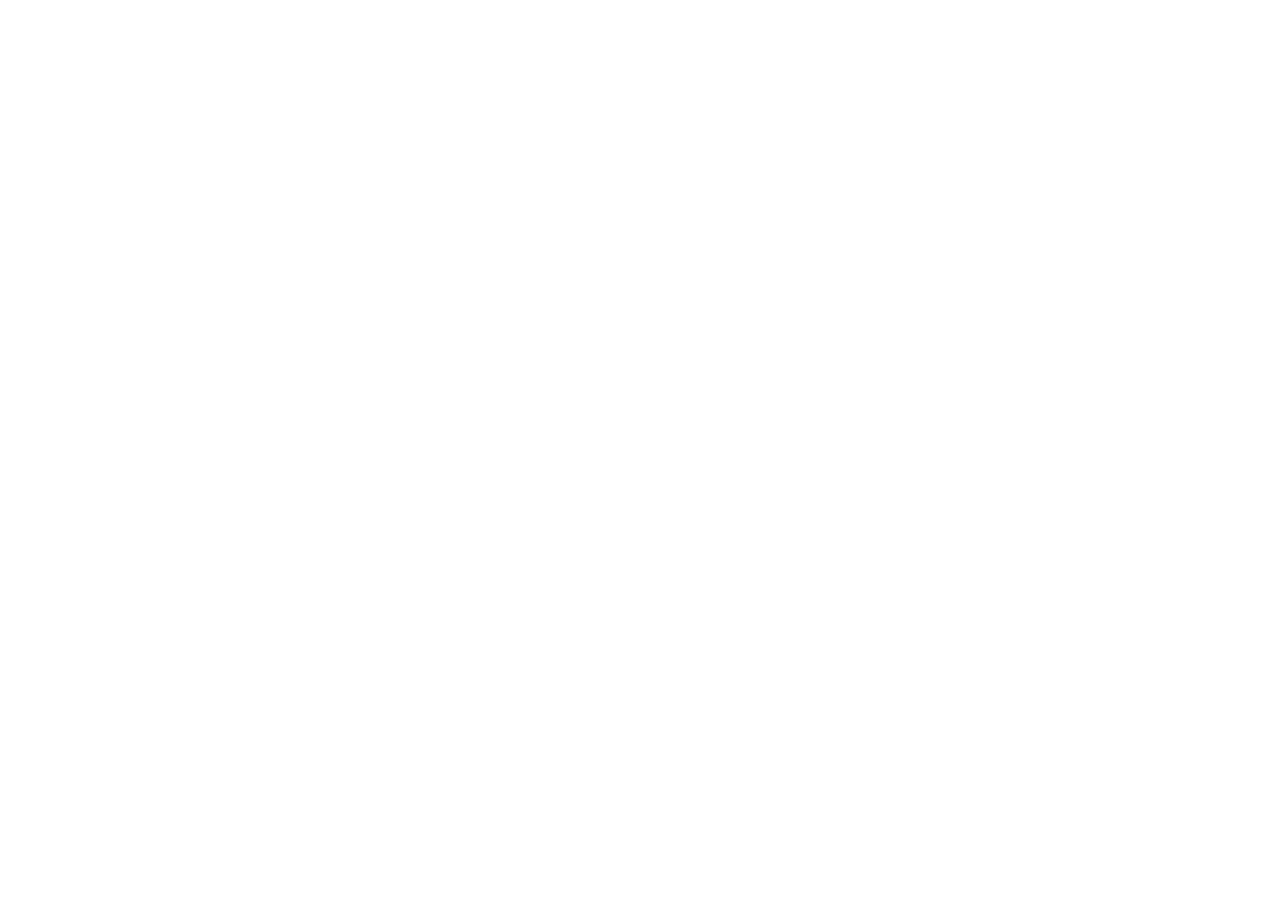
==== index.html @ b483761b "init project" ====
<!DOCTYPE html>
<html lang="en">

<head>
    <meta charset="UTF-8">
    <meta http-equiv="X-UA-Compatible" content="IE=edge">
    <meta name="viewport" content="width=device-width, initial-scale=1.0">
    <title>Document</title>
</head>

<body>

</body>

</html>
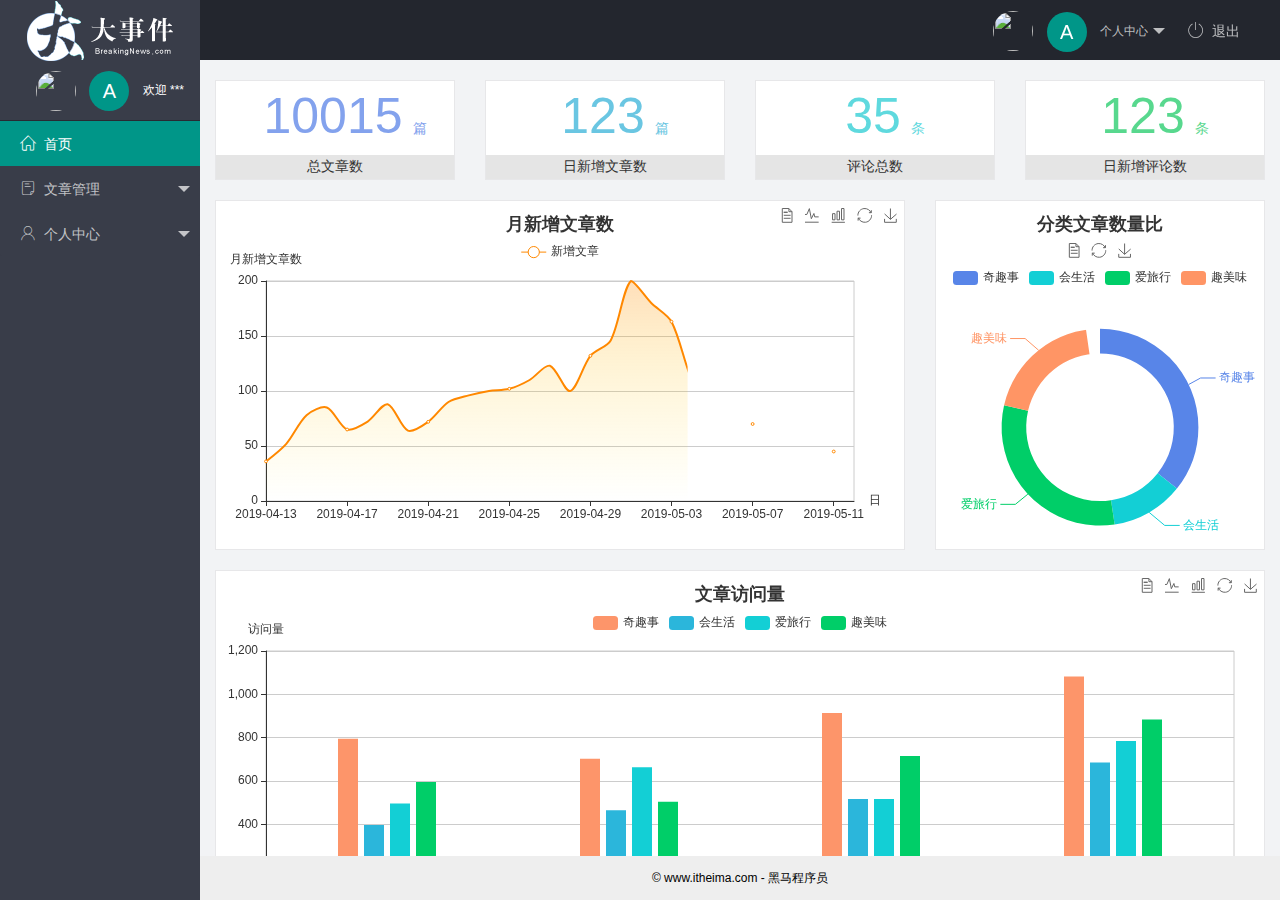
==== commit 0e2e4811: "完成了主页功能的开发" ====
--- a/index.html
+++ b/index.html
@@ -5,11 +5,105 @@
     <meta charset="UTF-8">
     <meta http-equiv="X-UA-Compatible" content="IE=edge">
     <meta name="viewport" content="width=device-width, initial-scale=1.0">
-    <title>Document</title>
+    <title>后台主页</title>
+    <!-- 导入layui的样式表 -->
+    <link rel="stylesheet" href="/assets/lib/layui/css/layui.css">
+    <!-- 导入第三方图标的样式表 -->
+    <link rel="stylesheet" href="/assets/fonts/iconfont.css">
+    <!-- 导入自己的样式表 -->
+    <link rel="stylesheet" href="/assets/css/index.css">
 </head>
 
-<body>
+<body class="layui-layout-body">
+    <div class="layui-layout layui-layout-admin">
+        <div class="layui-header">
+            <div class="layui-logo layui-hide-xs layui-bg-black">
+                <img src="/assets/images/logo.png" alt="">
+            </div>
+            <!-- 头部区域（可配合layui 已有的水平导航） -->
+            <ul class="layui-nav layui-layout-left">
+                <!-- 移动端显示 -->
+                <li class="layui-nav-item layui-show-xs-inline-block layui-hide-sm" lay-header-event="menuLeft">
+                    <i class="layui-icon layui-icon-spread-left"></i>
+                </li>
+            </ul>
+            <ul class="layui-nav layui-layout-right">
+                <li class="layui-nav-item layui-hide layui-show-md-inline-block">
+                    <a href="javascript:;" class="userinfo">
+                        <img src="//tva1.sinaimg.cn/crop.0.0.118.118.180/5db11ff4gw1e77d3nqrv8j203b03cweg.jpg"
+                            class="layui-nav-img">
+                        <span class="text-avatar">A</span>
+                        个人中心
+                    </a>
+                    <dl class="layui-nav-child">
+                        <dd><a href="">基本资料</a></dd>
+                        <dd><a href="">更换头像</a></dd>
+                        <dd><a href="">重置密码</a></dd>
+                    </dl>
+                </li>
+                <li class="layui-nav-item" lay-header-event="menuRight" lay-unselect>
+                    <a href="javascript:;" id="btnLogout">
+                        <span class="iconfont icon-tuichu"></span>退出
+                    </a>
+                </li>
+            </ul>
+        </div>
 
+        <!-- 左侧区域 -->
+        <div class="layui-side layui-bg-black">
+            <div class="layui-side-scroll">
+                <div class="userinfo">
+                    <img src="//tva1.sinaimg.cn/crop.0.0.118.118.180/5db11ff4gw1e77d3nqrv8j203b03cweg.jpg"
+                        class="layui-nav-img">
+                    <span class="text-avatar">A</span>
+                    <span id="welcome">欢迎 ***</span>
+                </div>
+                <!-- 左侧导航区域（可配合layui已有的垂直导航） -->
+                <ul class="layui-nav layui-nav-tree" lay-shrink="all">
+                    <li class="layui-nav-item layui-this">
+                        <a href="/home/dashboard.html" target="fm"><span class="iconfont icon-home"></span>首页</a>
+                    </li>
+                    <li class="layui-nav-item">
+                        <a class="" href="javascript:;"><span class="iconfont icon-16"></span>文章管理</a>
+                        <dl class="layui-nav-child">
+                            <dd>
+                                <a href="javascript:;"><i class="layui-icon layui-icon-app"></i>文章类别</a>
+                            </dd>
+                            <dd><a href="javascript:;"><i class="layui-icon layui-icon-template-1"></i>文章列表</a></dd>
+                            <dd><a href="javascript:;"><i class="layui-icon layui-icon-file-b"></i>发布文章</a></dd>
+                        </dl>
+                    </li>
+                    <li class="layui-nav-item">
+                        <a href="javascript:;"><span class="iconfont icon-user"></span>个人中心</a>
+                        <dl class="layui-nav-child">
+                            <dd><a href="javascript:;"><i class="layui-icon layui-icon-note"></i>基本资料</a></dd>
+                            <dd><a href="javascript:;"><i class="layui-icon layui-icon-user"></i>更换头像</a></dd>
+                            <dd><a href="javascript:;"><i class="layui-icon layui-icon-set-fill"></i>重置密码</a></dd>
+                        </dl>
+                    </li>
+                </ul>
+            </div>
+        </div>
+
+        <div class="layui-body">
+            <!-- 内容主体区域 -->
+            <iframe name="fm" src="/home/dashboard.html" frameborder="0"></iframe>
+        </div>
+
+        <div class="layui-footer">
+            <!-- 底部固定区域 -->
+            © www.itheima.com - 黑马程序员
+        </div>
+    </div>
+
+    <!-- 导入layui的JS文件 -->
+    <script src="/assets/lib/layui/layui.all.js"></script>
+    <!-- 导入jQuery -->
+    <script src="/assets/lib/jquery.js"></script>
+    <!-- 导入自己封装的baseAPI -->
+    <script src="/assets/js/baseAPI.js"></script>
+    <!-- 导入自己的js文件 -->
+    <script src="/assets/js/index.js"></script>
 </body>
 
 </html>--- a/assets/lib/layui/css/layui.css
+++ b/assets/lib/layui/css/layui.css
@@ -0,0 +1,2 @@
+/** layui-v2.5.5 MIT License By https://www.layui.com */
+ .layui-inline,img{display:inline-block;vertical-align:middle}h1,h2,h3,h4,h5,h6{font-weight:400}.layui-edge,.layui-header,.layui-inline,.layui-main{position:relative}.layui-body,.layui-edge,.layui-elip{overflow:hidden}.layui-btn,.layui-edge,.layui-inline,img{vertical-align:middle}.layui-btn,.layui-disabled,.layui-icon,.layui-unselect{-moz-user-select:none;-webkit-user-select:none;-ms-user-select:none}.layui-elip,.layui-form-checkbox span,.layui-form-pane .layui-form-label{text-overflow:ellipsis;white-space:nowrap}.layui-breadcrumb,.layui-tree-btnGroup{visibility:hidden}blockquote,body,button,dd,div,dl,dt,form,h1,h2,h3,h4,h5,h6,input,li,ol,p,pre,td,textarea,th,ul{margin:0;padding:0;-webkit-tap-highlight-color:rgba(0,0,0,0)}a:active,a:hover{outline:0}img{border:none}li{list-style:none}table{border-collapse:collapse;border-spacing:0}h4,h5,h6{font-size:100%}button,input,optgroup,option,select,textarea{font-family:inherit;font-size:inherit;font-style:inherit;font-weight:inherit;outline:0}pre{white-space:pre-wrap;white-space:-moz-pre-wrap;white-space:-pre-wrap;white-space:-o-pre-wrap;word-wrap:break-word}body{line-height:24px;font:14px Helvetica Neue,Helvetica,PingFang SC,Tahoma,Arial,sans-serif}hr{height:1px;margin:10px 0;border:0;clear:both}a{color:#333;text-decoration:none}a:hover{color:#777}a cite{font-style:normal;*cursor:pointer}.layui-border-box,.layui-border-box *{box-sizing:border-box}.layui-box,.layui-box *{box-sizing:content-box}.layui-clear{clear:both;*zoom:1}.layui-clear:after{content:'\20';clear:both;*zoom:1;display:block;height:0}.layui-inline{*display:inline;*zoom:1}.layui-edge{display:inline-block;width:0;height:0;border-width:6px;border-style:dashed;border-color:transparent}.layui-edge-top{top:-4px;border-bottom-color:#999;border-bottom-style:solid}.layui-edge-right{border-left-color:#999;border-left-style:solid}.layui-edge-bottom{top:2px;border-top-color:#999;border-top-style:solid}.layui-edge-left{border-right-color:#999;border-right-style:solid}.layui-disabled,.layui-disabled:hover{color:#d2d2d2!important;cursor:not-allowed!important}.layui-circle{border-radius:100%}.layui-show{display:block!important}.layui-hide{display:none!important}@font-face{font-family:layui-icon;src:url(../font/iconfont.eot?v=250);src:url(../font/iconfont.eot?v=250#iefix) format('embedded-opentype'),url(../font/iconfont.woff2?v=250) format('woff2'),url(../font/iconfont.woff?v=250) format('woff'),url(../font/iconfont.ttf?v=250) format('truetype'),url(../font/iconfont.svg?v=250#layui-icon) format('svg')}.layui-icon{font-family:layui-icon!important;font-size:16px;font-style:normal;-webkit-font-smoothing:antialiased;-moz-osx-font-smoothing:grayscale}.layui-icon-reply-fill:before{content:"\e611"}.layui-icon-set-fill:before{content:"\e614"}.layui-icon-menu-fill:before{content:"\e60f"}.layui-icon-search:before{content:"\e615"}.layui-icon-share:before{content:"\e641"}.layui-icon-set-sm:before{content:"\e620"}.layui-icon-engine:before{content:"\e628"}.layui-icon-close:before{content:"\1006"}.layui-icon-close-fill:before{content:"\1007"}.layui-icon-chart-screen:before{content:"\e629"}.layui-icon-star:before{content:"\e600"}.layui-icon-circle-dot:before{content:"\e617"}.layui-icon-chat:before{content:"\e606"}.layui-icon-release:before{content:"\e609"}.layui-icon-list:before{content:"\e60a"}.layui-icon-chart:before{content:"\e62c"}.layui-icon-ok-circle:before{content:"\1005"}.layui-icon-layim-theme:before{content:"\e61b"}.layui-icon-table:before{content:"\e62d"}.layui-icon-right:before{content:"\e602"}.layui-icon-left:before{content:"\e603"}.layui-icon-cart-simple:before{content:"\e698"}.layui-icon-face-cry:before{content:"\e69c"}.layui-icon-face-smile:before{content:"\e6af"}.layui-icon-survey:before{content:"\e6b2"}.layui-icon-tree:before{content:"\e62e"}.layui-icon-upload-circle:before{content:"\e62f"}.layui-icon-add-circle:before{content:"\e61f"}.layui-icon-download-circle:before{content:"\e601"}.layui-icon-templeate-1:before{content:"\e630"}.layui-icon-util:before{content:"\e631"}.layui-icon-face-surprised:before{content:"\e664"}.layui-icon-edit:before{content:"\e642"}.layui-icon-speaker:before{content:"\e645"}.layui-icon-down:before{content:"\e61a"}.layui-icon-file:before{content:"\e621"}.layui-icon-layouts:before{content:"\e632"}.layui-icon-rate-half:before{content:"\e6c9"}.layui-icon-add-circle-fine:before{content:"\e608"}.layui-icon-prev-circle:before{content:"\e633"}.layui-icon-read:before{content:"\e705"}.layui-icon-404:before{content:"\e61c"}.layui-icon-carousel:before{content:"\e634"}.layui-icon-help:before{content:"\e607"}.layui-icon-code-circle:before{content:"\e635"}.layui-icon-water:before{content:"\e636"}.layui-icon-username:before{content:"\e66f"}.layui-icon-find-fill:before{content:"\e670"}.layui-icon-about:before{content:"\e60b"}.layui-icon-location:before{content:"\e715"}.layui-icon-up:before{content:"\e619"}.layui-icon-pause:before{content:"\e651"}.layui-icon-date:before{content:"\e637"}.layui-icon-layim-uploadfile:before{content:"\e61d"}.layui-icon-delete:before{content:"\e640"}.layui-icon-play:before{content:"\e652"}.layui-icon-top:before{content:"\e604"}.layui-icon-friends:before{content:"\e612"}.layui-icon-refresh-3:before{content:"\e9aa"}.layui-icon-ok:before{content:"\e605"}.layui-icon-layer:before{content:"\e638"}.layui-icon-face-smile-fine:before{content:"\e60c"}.layui-icon-dollar:before{content:"\e659"}.layui-icon-group:before{content:"\e613"}.layui-icon-layim-download:before{content:"\e61e"}.layui-icon-picture-fine:before{content:"\e60d"}.layui-icon-link:before{content:"\e64c"}.layui-icon-diamond:before{content:"\e735"}.layui-icon-log:before{content:"\e60e"}.layui-icon-rate-solid:before{content:"\e67a"}.layui-icon-fonts-del:before{content:"\e64f"}.layui-icon-unlink:before{content:"\e64d"}.layui-icon-fonts-clear:before{content:"\e639"}.layui-icon-triangle-r:before{content:"\e623"}.layui-icon-circle:before{content:"\e63f"}.layui-icon-radio:before{content:"\e643"}.layui-icon-align-center:before{content:"\e647"}.layui-icon-align-right:before{content:"\e648"}.layui-icon-align-left:before{content:"\e649"}.layui-icon-loading-1:before{content:"\e63e"}.layui-icon-return:before{content:"\e65c"}.layui-icon-fonts-strong:before{content:"\e62b"}.layui-icon-upload:before{content:"\e67c"}.layui-icon-dialogue:before{content:"\e63a"}.layui-icon-video:before{content:"\e6ed"}.layui-icon-headset:before{content:"\e6fc"}.layui-icon-cellphone-fine:before{content:"\e63b"}.layui-icon-add-1:before{content:"\e654"}.layui-icon-face-smile-b:before{content:"\e650"}.layui-icon-fonts-html:before{content:"\e64b"}.layui-icon-form:before{content:"\e63c"}.layui-icon-cart:before{content:"\e657"}.layui-icon-camera-fill:before{content:"\e65d"}.layui-icon-tabs:before{content:"\e62a"}.layui-icon-fonts-code:before{content:"\e64e"}.layui-icon-fire:before{content:"\e756"}.layui-icon-set:before{content:"\e716"}.layui-icon-fonts-u:before{content:"\e646"}.layui-icon-triangle-d:before{content:"\e625"}.layui-icon-tips:before{content:"\e702"}.layui-icon-picture:before{content:"\e64a"}.layui-icon-more-vertical:before{content:"\e671"}.layui-icon-flag:before{content:"\e66c"}.layui-icon-loading:before{content:"\e63d"}.layui-icon-fonts-i:before{content:"\e644"}.layui-icon-refresh-1:before{content:"\e666"}.layui-icon-rmb:before{content:"\e65e"}.layui-icon-home:before{content:"\e68e"}.layui-icon-user:before{content:"\e770"}.layui-icon-notice:before{content:"\e667"}.layui-icon-login-weibo:before{content:"\e675"}.layui-icon-voice:before{content:"\e688"}.layui-icon-upload-drag:before{content:"\e681"}.layui-icon-login-qq:before{content:"\e676"}.layui-icon-snowflake:before{content:"\e6b1"}.layui-icon-file-b:before{content:"\e655"}.layui-icon-template:before{content:"\e663"}.layui-icon-auz:before{content:"\e672"}.layui-icon-console:before{content:"\e665"}.layui-icon-app:before{content:"\e653"}.layui-icon-prev:before{content:"\e65a"}.layui-icon-website:before{content:"\e7ae"}.layui-icon-next:before{content:"\e65b"}.layui-icon-component:before{content:"\e857"}.layui-icon-more:before{content:"\e65f"}.layui-icon-login-wechat:before{content:"\e677"}.layui-icon-shrink-right:before{content:"\e668"}.layui-icon-spread-left:before{content:"\e66b"}.layui-icon-camera:before{content:"\e660"}.layui-icon-note:before{content:"\e66e"}.layui-icon-refresh:before{content:"\e669"}.layui-icon-female:before{content:"\e661"}.layui-icon-male:before{content:"\e662"}.layui-icon-password:before{content:"\e673"}.layui-icon-senior:before{content:"\e674"}.layui-icon-theme:before{content:"\e66a"}.layui-icon-tread:before{content:"\e6c5"}.layui-icon-praise:before{content:"\e6c6"}.layui-icon-star-fill:before{content:"\e658"}.layui-icon-rate:before{content:"\e67b"}.layui-icon-template-1:before{content:"\e656"}.layui-icon-vercode:before{content:"\e679"}.layui-icon-cellphone:before{content:"\e678"}.layui-icon-screen-full:before{content:"\e622"}.layui-icon-screen-restore:before{content:"\e758"}.layui-icon-cols:before{content:"\e610"}.layui-icon-export:before{content:"\e67d"}.layui-icon-print:before{content:"\e66d"}.layui-icon-slider:before{content:"\e714"}.layui-icon-addition:before{content:"\e624"}.layui-icon-subtraction:before{content:"\e67e"}.layui-icon-service:before{content:"\e626"}.layui-icon-transfer:before{content:"\e691"}.layui-main{width:1140px;margin:0 auto}.layui-header{z-index:1000;height:60px}.layui-header a:hover{transition:all .5s;-webkit-transition:all .5s}.layui-side{position:fixed;left:0;top:0;bottom:0;z-index:999;width:200px;overflow-x:hidden}.layui-side-scroll{position:relative;width:220px;height:100%;overflow-x:hidden}.layui-body{position:absolute;left:200px;right:0;top:0;bottom:0;z-index:998;width:auto;overflow-y:auto;box-sizing:border-box}.layui-layout-body{overflow:hidden}.layui-layout-admin .layui-header{background-color:#23262E}.layui-layout-admin .layui-side{top:60px;width:200px;overflow-x:hidden}.layui-layout-admin .layui-body{position:fixed;top:60px;bottom:44px}.layui-layout-admin .layui-main{width:auto;margin:0 15px}.layui-layout-admin .layui-footer{position:fixed;left:200px;right:0;bottom:0;height:44px;line-height:44px;padding:0 15px;background-color:#eee}.layui-layout-admin .layui-logo{position:absolute;left:0;top:0;width:200px;height:100%;line-height:60px;text-align:center;color:#009688;font-size:16px}.layui-layout-admin .layui-header .layui-nav{background:0 0}.layui-layout-left{position:absolute!important;left:200px;top:0}.layui-layout-right{position:absolute!important;right:0;top:0}.layui-container{position:relative;margin:0 auto;padding:0 15px;box-sizing:border-box}.layui-fluid{position:relative;margin:0 auto;padding:0 15px}.layui-row:after,.layui-row:before{content:'';display:block;clear:both}.layui-col-lg1,.layui-col-lg10,.layui-col-lg11,.layui-col-lg12,.layui-col-lg2,.layui-col-lg3,.layui-col-lg4,.layui-col-lg5,.layui-col-lg6,.layui-col-lg7,.layui-col-lg8,.layui-col-lg9,.layui-col-md1,.layui-col-md10,.layui-col-md11,.layui-col-md12,.layui-col-md2,.layui-col-md3,.layui-col-md4,.layui-col-md5,.layui-col-md6,.layui-col-md7,.layui-col-md8,.layui-col-md9,.layui-col-sm1,.layui-col-sm10,.layui-col-sm11,.layui-col-sm12,.layui-col-sm2,.layui-col-sm3,.layui-col-sm4,.layui-col-sm5,.layui-col-sm6,.layui-col-sm7,.layui-col-sm8,.layui-col-sm9,.layui-col-xs1,.layui-col-xs10,.layui-col-xs11,.layui-col-xs12,.layui-col-xs2,.layui-col-xs3,.layui-col-xs4,.layui-col-xs5,.layui-col-xs6,.layui-col-xs7,.layui-col-xs8,.layui-col-xs9{position:relative;display:block;box-sizing:border-box}.layui-col-xs1,.layui-col-xs10,.layui-col-xs11,.layui-col-xs12,.layui-col-xs2,.layui-col-xs3,.layui-col-xs4,.layui-col-xs5,.layui-col-xs6,.layui-col-xs7,.layui-col-xs8,.layui-col-xs9{float:left}.layui-col-xs1{width:8.33333333%}.layui-col-xs2{width:16.66666667%}.layui-col-xs3{width:25%}.layui-col-xs4{width:33.33333333%}.layui-col-xs5{width:41.66666667%}.layui-col-xs6{width:50%}.layui-col-xs7{width:58.33333333%}.layui-col-xs8{width:66.66666667%}.layui-col-xs9{width:75%}.layui-col-xs10{width:83.33333333%}.layui-col-xs11{width:91.66666667%}.layui-col-xs12{width:100%}.layui-col-xs-offset1{margin-left:8.33333333%}.layui-col-xs-offset2{margin-left:16.66666667%}.layui-col-xs-offset3{margin-left:25%}.layui-col-xs-offset4{margin-left:33.33333333%}.layui-col-xs-offset5{margin-left:41.66666667%}.layui-col-xs-offset6{margin-left:50%}.layui-col-xs-offset7{margin-left:58.33333333%}.layui-col-xs-offset8{margin-left:66.66666667%}.layui-col-xs-offset9{margin-left:75%}.layui-col-xs-offset10{margin-left:83.33333333%}.layui-col-xs-offset11{margin-left:91.66666667%}.layui-col-xs-offset12{margin-left:100%}@media screen and (max-width:768px){.layui-hide-xs{display:none!important}.layui-show-xs-block{display:block!important}.layui-show-xs-inline{display:inline!important}.layui-show-xs-inline-block{display:inline-block!important}}@media screen and (min-width:768px){.layui-container{width:750px}.layui-hide-sm{display:none!important}.layui-show-sm-block{display:block!important}.layui-show-sm-inline{display:inline!important}.layui-show-sm-inline-block{display:inline-block!important}.layui-col-sm1,.layui-col-sm10,.layui-col-sm11,.layui-col-sm12,.layui-col-sm2,.layui-col-sm3,.layui-col-sm4,.layui-col-sm5,.layui-col-sm6,.layui-col-sm7,.layui-col-sm8,.layui-col-sm9{float:left}.layui-col-sm1{width:8.33333333%}.layui-col-sm2{width:16.66666667%}.layui-col-sm3{width:25%}.layui-col-sm4{width:33.33333333%}.layui-col-sm5{width:41.66666667%}.layui-col-sm6{width:50%}.layui-col-sm7{width:58.33333333%}.layui-col-sm8{width:66.66666667%}.layui-col-sm9{width:75%}.layui-col-sm10{width:83.33333333%}.layui-col-sm11{width:91.66666667%}.layui-col-sm12{width:100%}.layui-col-sm-offset1{margin-left:8.33333333%}.layui-col-sm-offset2{margin-left:16.66666667%}.layui-col-sm-offset3{margin-left:25%}.layui-col-sm-offset4{margin-left:33.33333333%}.layui-col-sm-offset5{margin-left:41.66666667%}.layui-col-sm-offset6{margin-left:50%}.layui-col-sm-offset7{margin-left:58.33333333%}.layui-col-sm-offset8{margin-left:66.66666667%}.layui-col-sm-offset9{margin-left:75%}.layui-col-sm-offset10{margin-left:83.33333333%}.layui-col-sm-offset11{margin-left:91.66666667%}.layui-col-sm-offset12{margin-left:100%}}@media screen and (min-width:992px){.layui-container{width:970px}.layui-hide-md{display:none!important}.layui-show-md-block{display:block!important}.layui-show-md-inline{display:inline!important}.layui-show-md-inline-block{display:inline-block!important}.layui-col-md1,.layui-col-md10,.layui-col-md11,.layui-col-md12,.layui-col-md2,.layui-col-md3,.layui-col-md4,.layui-col-md5,.layui-col-md6,.layui-col-md7,.layui-col-md8,.layui-col-md9{float:left}.layui-col-md1{width:8.33333333%}.layui-col-md2{width:16.66666667%}.layui-col-md3{width:25%}.layui-col-md4{width:33.33333333%}.layui-col-md5{width:41.66666667%}.layui-col-md6{width:50%}.layui-col-md7{width:58.33333333%}.layui-col-md8{width:66.66666667%}.layui-col-md9{width:75%}.layui-col-md10{width:83.33333333%}.layui-col-md11{width:91.66666667%}.layui-col-md12{width:100%}.layui-col-md-offset1{margin-left:8.33333333%}.layui-col-md-offset2{margin-left:16.66666667%}.layui-col-md-offset3{margin-left:25%}.layui-col-md-offset4{margin-left:33.33333333%}.layui-col-md-offset5{margin-left:41.66666667%}.layui-col-md-offset6{margin-left:50%}.layui-col-md-offset7{margin-left:58.33333333%}.layui-col-md-offset8{margin-left:66.66666667%}.layui-col-md-offset9{margin-left:75%}.layui-col-md-offset10{margin-left:83.33333333%}.layui-col-md-offset11{margin-left:91.66666667%}.layui-col-md-offset12{margin-left:100%}}@media screen and (min-width:1200px){.layui-container{width:1170px}.layui-hide-lg{display:none!important}.layui-show-lg-block{display:block!important}.layui-show-lg-inline{display:inline!important}.layui-show-lg-inline-block{display:inline-block!important}.layui-col-lg1,.layui-col-lg10,.layui-col-lg11,.layui-col-lg12,.layui-col-lg2,.layui-col-lg3,.layui-col-lg4,.layui-col-lg5,.layui-col-lg6,.layui-col-lg7,.layui-col-lg8,.layui-col-lg9{float:left}.layui-col-lg1{width:8.33333333%}.layui-col-lg2{width:16.66666667%}.layui-col-lg3{width:25%}.layui-col-lg4{width:33.33333333%}.layui-col-lg5{width:41.66666667%}.layui-col-lg6{width:50%}.layui-col-lg7{width:58.33333333%}.layui-col-lg8{width:66.66666667%}.layui-col-lg9{width:75%}.layui-col-lg10{width:83.33333333%}.layui-col-lg11{width:91.66666667%}.layui-col-lg12{width:100%}.layui-col-lg-offset1{margin-left:8.33333333%}.layui-col-lg-offset2{margin-left:16.66666667%}.layui-col-lg-offset3{margin-left:25%}.layui-col-lg-offset4{margin-left:33.33333333%}.layui-col-lg-offset5{margin-left:41.66666667%}.layui-col-lg-offset6{margin-left:50%}.layui-col-lg-offset7{margin-left:58.33333333%}.layui-col-lg-offset8{margin-left:66.66666667%}.layui-col-lg-offset9{margin-left:75%}.layui-col-lg-offset10{margin-left:83.33333333%}.layui-col-lg-offset11{margin-left:91.66666667%}.layui-col-lg-offset12{margin-left:100%}}.layui-col-space1{margin:-.5px}.layui-col-space1>*{padding:.5px}.layui-col-space3{margin:-1.5px}.layui-col-space3>*{padding:1.5px}.layui-col-space5{margin:-2.5px}.layui-col-space5>*{padding:2.5px}.layui-col-space8{margin:-3.5px}.layui-col-space8>*{padding:3.5px}.layui-col-space10{margin:-5px}.layui-col-space10>*{padding:5px}.layui-col-space12{margin:-6px}.layui-col-space12>*{padding:6px}.layui-col-space15{margin:-7.5px}.layui-col-space15>*{padding:7.5px}.layui-col-space18{margin:-9px}.layui-col-space18>*{padding:9px}.layui-col-space20{margin:-10px}.layui-col-space20>*{padding:10px}.layui-col-space22{margin:-11px}.layui-col-space22>*{padding:11px}.layui-col-space25{margin:-12.5px}.layui-col-space25>*{padding:12.5px}.layui-col-space30{margin:-15px}.layui-col-space30>*{padding:15px}.layui-btn,.layui-input,.layui-select,.layui-textarea,.layui-upload-button{outline:0;-webkit-appearance:none;transition:all .3s;-webkit-transition:all .3s;box-sizing:border-box}.layui-elem-quote{margin-bottom:10px;padding:15px;line-height:22px;border-left:5px solid #009688;border-radius:0 2px 2px 0;background-color:#f2f2f2}.layui-quote-nm{border-style:solid;border-width:1px 1px 1px 5px;background:0 0}.layui-elem-field{margin-bottom:10px;padding:0;border-width:1px;border-style:solid}.layui-elem-field legend{margin-left:20px;padding:0 10px;font-size:20px;font-weight:300}.layui-field-title{margin:10px 0 20px;border-width:1px 0 0}.layui-field-box{padding:10px 15px}.layui-field-title .layui-field-box{padding:10px 0}.layui-progress{position:relative;height:6px;border-radius:20px;background-color:#e2e2e2}.layui-progress-bar{position:absolute;left:0;top:0;width:0;max-width:100%;height:6px;border-radius:20px;text-align:right;background-color:#5FB878;transition:all .3s;-webkit-transition:all .3s}.layui-progress-big,.layui-progress-big .layui-progress-bar{height:18px;line-height:18px}.layui-progress-text{position:relative;top:-20px;line-height:18px;font-size:12px;color:#666}.layui-progress-big .layui-progress-text{position:static;padding:0 10px;color:#fff}.layui-collapse{border-width:1px;border-style:solid;border-radius:2px}.layui-colla-content,.layui-colla-item{border-top-width:1px;border-top-style:solid}.layui-colla-item:first-child{border-top:none}.layui-colla-title{position:relative;height:42px;line-height:42px;padding:0 15px 0 35px;color:#333;background-color:#f2f2f2;cursor:pointer;font-size:14px;overflow:hidden}.layui-colla-content{display:none;padding:10px 15px;line-height:22px;color:#666}.layui-colla-icon{position:absolute;left:15px;top:0;font-size:14px}.layui-card{margin-bottom:15px;border-radius:2px;background-color:#fff;box-shadow:0 1px 2px 0 rgba(0,0,0,.05)}.layui-card:last-child{margin-bottom:0}.layui-card-header{position:relative;height:42px;line-height:42px;padding:0 15px;border-bottom:1px solid #f6f6f6;color:#333;border-radius:2px 2px 0 0;font-size:14px}.layui-bg-black,.layui-bg-blue,.layui-bg-cyan,.layui-bg-green,.layui-bg-orange,.layui-bg-red{color:#fff!important}.layui-card-body{position:relative;padding:10px 15px;line-height:24px}.layui-card-body[pad15]{padding:15px}.layui-card-body[pad20]{padding:20px}.layui-card-body .layui-table{margin:5px 0}.layui-card .layui-tab{margin:0}.layui-panel-window{position:relative;padding:15px;border-radius:0;border-top:5px solid #E6E6E6;background-color:#fff}.layui-auxiliar-moving{position:fixed;left:0;right:0;top:0;bottom:0;width:100%;height:100%;background:0 0;z-index:9999999999}.layui-form-label,.layui-form-mid,.layui-form-select,.layui-input-block,.layui-input-inline,.layui-textarea{position:relative}.layui-bg-red{background-color:#FF5722!important}.layui-bg-orange{background-color:#FFB800!important}.layui-bg-green{background-color:#009688!important}.layui-bg-cyan{background-color:#2F4056!important}.layui-bg-blue{background-color:#1E9FFF!important}.layui-bg-black{background-color:#393D49!important}.layui-bg-gray{background-color:#eee!important;color:#666!important}.layui-badge-rim,.layui-colla-content,.layui-colla-item,.layui-collapse,.layui-elem-field,.layui-form-pane .layui-form-item[pane],.layui-form-pane .layui-form-label,.layui-input,.layui-layedit,.layui-layedit-tool,.layui-quote-nm,.layui-select,.layui-tab-bar,.layui-tab-card,.layui-tab-title,.layui-tab-title .layui-this:after,.layui-textarea{border-color:#e6e6e6}.layui-timeline-item:before,hr{background-color:#e6e6e6}.layui-text{line-height:22px;font-size:14px;color:#666}.layui-text h1,.layui-text h2,.layui-text h3{font-weight:500;color:#333}.layui-text h1{font-size:30px}.layui-text h2{font-size:24px}.layui-text h3{font-size:18px}.layui-text a:not(.layui-btn){color:#01AAED}.layui-text a:not(.layui-btn):hover{text-decoration:underline}.layui-text ul{padding:5px 0 5px 15px}.layui-text ul li{margin-top:5px;list-style-type:disc}.layui-text em,.layui-word-aux{color:#999!important;padding:0 5px!important}.layui-btn{display:inline-block;height:38px;line-height:38px;padding:0 18px;background-color:#009688;color:#fff;white-space:nowrap;text-align:center;font-size:14px;border:none;border-radius:2px;cursor:pointer}.layui-btn:hover{opacity:.8;filter:alpha(opacity=80);color:#fff}.layui-btn:active{opacity:1;filter:alpha(opacity=100)}.layui-btn+.layui-btn{margin-left:10px}.layui-btn-container{font-size:0}.layui-btn-container .layui-btn{margin-right:10px;margin-bottom:10px}.layui-btn-container .layui-btn+.layui-btn{margin-left:0}.layui-table .layui-btn-container .layui-btn{margin-bottom:9px}.layui-btn-radius{border-radius:100px}.layui-btn .layui-icon{margin-right:3px;font-size:18px;vertical-align:bottom;vertical-align:middle\9}.layui-btn-primary{border:1px solid #C9C9C9;background-color:#fff;color:#555}.layui-btn-primary:hover{border-color:#009688;color:#333}.layui-btn-normal{background-color:#1E9FFF}.layui-btn-warm{background-color:#FFB800}.layui-btn-danger{background-color:#FF5722}.layui-btn-checked{background-color:#5FB878}.layui-btn-disabled,.layui-btn-disabled:active,.layui-btn-disabled:hover{border:1px solid #e6e6e6;background-color:#FBFBFB;color:#C9C9C9;cursor:not-allowed;opacity:1}.layui-btn-lg{height:44px;line-height:44px;padding:0 25px;font-size:16px}.layui-btn-sm{height:30px;line-height:30px;padding:0 10px;font-size:12px}.layui-btn-sm i{font-size:16px!important}.layui-btn-xs{height:22px;line-height:22px;padding:0 5px;font-size:12px}.layui-btn-xs i{font-size:14px!important}.layui-btn-group{display:inline-block;vertical-align:middle;font-size:0}.layui-btn-group .layui-btn{margin-left:0!important;margin-right:0!important;border-left:1px solid rgba(255,255,255,.5);border-radius:0}.layui-btn-group .layui-btn-primary{border-left:none}.layui-btn-group .layui-btn-primary:hover{border-color:#C9C9C9;color:#009688}.layui-btn-group .layui-btn:first-child{border-left:none;border-radius:2px 0 0 2px}.layui-btn-group .layui-btn-primary:first-child{border-left:1px solid #c9c9c9}.layui-btn-group .layui-btn:last-child{border-radius:0 2px 2px 0}.layui-btn-group .layui-btn+.layui-btn{margin-left:0}.layui-btn-group+.layui-btn-group{margin-left:10px}.layui-btn-fluid{width:100%}.layui-input,.layui-select,.layui-textarea{height:38px;line-height:1.3;line-height:38px\9;border-width:1px;border-style:solid;background-color:#fff;border-radius:2px}.layui-input::-webkit-input-placeholder,.layui-select::-webkit-input-placeholder,.layui-textarea::-webkit-input-placeholder{line-height:1.3}.layui-input,.layui-textarea{display:block;width:100%;padding-left:10px}.layui-input:hover,.layui-textarea:hover{border-color:#D2D2D2!important}.layui-input:focus,.layui-textarea:focus{border-color:#C9C9C9!important}.layui-textarea{min-height:100px;height:auto;line-height:20px;padding:6px 10px;resize:vertical}.layui-select{padding:0 10px}.layui-form input[type=checkbox],.layui-form input[type=radio],.layui-form select{display:none}.layui-form [lay-ignore]{display:initial}.layui-form-item{margin-bottom:15px;clear:both;*zoom:1}.layui-form-item:after{content:'\20';clear:both;*zoom:1;display:block;height:0}.layui-form-label{float:left;display:block;padding:9px 15px;width:80px;font-weight:400;line-height:20px;text-align:right}.layui-form-label-col{display:block;float:none;padding:9px 0;line-height:20px;text-align:left}.layui-form-item .layui-inline{margin-bottom:5px;margin-right:10px}.layui-input-block{margin-left:110px;min-height:36px}.layui-input-inline{display:inline-block;vertical-align:middle}.layui-form-item .layui-input-inline{float:left;width:190px;margin-right:10px}.layui-form-text .layui-input-inline{width:auto}.layui-form-mid{float:left;display:block;padding:9px 0!important;line-height:20px;margin-right:10px}.layui-form-danger+.layui-form-select .layui-input,.layui-form-danger:focus{border-color:#FF5722!important}.layui-form-select .layui-input{padding-right:30px;cursor:pointer}.layui-form-select .layui-edge{position:absolute;right:10px;top:50%;margin-top:-3px;cursor:pointer;border-width:6px;border-top-color:#c2c2c2;border-top-style:solid;transition:all .3s;-webkit-transition:all .3s}.layui-form-select dl{display:none;position:absolute;left:0;top:42px;padding:5px 0;z-index:899;min-width:100%;border:1px solid #d2d2d2;max-height:300px;overflow-y:auto;background-color:#fff;border-radius:2px;box-shadow:0 2px 4px rgba(0,0,0,.12);box-sizing:border-box}.layui-form-select dl dd,.layui-form-select dl dt{padding:0 10px;line-height:36px;white-space:nowrap;overflow:hidden;text-overflow:ellipsis}.layui-form-select dl dt{font-size:12px;color:#999}.layui-form-select dl dd{cursor:pointer}.layui-form-select dl dd:hover{background-color:#f2f2f2;-webkit-transition:.5s all;transition:.5s all}.layui-form-select .layui-select-group dd{padding-left:20px}.layui-form-select dl dd.layui-select-tips{padding-left:10px!important;color:#999}.layui-form-select dl dd.layui-this{background-color:#5FB878;color:#fff}.layui-form-checkbox,.layui-form-select dl dd.layui-disabled{background-color:#fff}.layui-form-selected dl{display:block}.layui-form-checkbox,.layui-form-checkbox *,.layui-form-switch{display:inline-block;vertical-align:middle}.layui-form-selected .layui-edge{margin-top:-9px;-webkit-transform:rotate(180deg);transform:rotate(180deg);margin-top:-3px\9}:root .layui-form-selected .layui-edge{margin-top:-9px\0/IE9}.layui-form-selectup dl{top:auto;bottom:42px}.layui-select-none{margin:5px 0;text-align:center;color:#999}.layui-select-disabled .layui-disabled{border-color:#eee!important}.layui-select-disabled .layui-edge{border-top-color:#d2d2d2}.layui-form-checkbox{position:relative;height:30px;line-height:30px;margin-right:10px;padding-right:30px;cursor:pointer;font-size:0;-webkit-transition:.1s linear;transition:.1s linear;box-sizing:border-box}.layui-form-checkbox span{padding:0 10px;height:100%;font-size:14px;border-radius:2px 0 0 2px;background-color:#d2d2d2;color:#fff;overflow:hidden}.layui-form-checkbox:hover span{background-color:#c2c2c2}.layui-form-checkbox i{position:absolute;right:0;top:0;width:30px;height:28px;border:1px solid #d2d2d2;border-left:none;border-radius:0 2px 2px 0;color:#fff;font-size:20px;text-align:center}.layui-form-checkbox:hover i{border-color:#c2c2c2;color:#c2c2c2}.layui-form-checked,.layui-form-checked:hover{border-color:#5FB878}.layui-form-checked span,.layui-form-checked:hover span{background-color:#5FB878}.layui-form-checked i,.layui-form-checked:hover i{color:#5FB878}.layui-form-item .layui-form-checkbox{margin-top:4px}.layui-form-checkbox[lay-skin=primary]{height:auto!important;line-height:normal!important;min-width:18px;min-height:18px;border:none!important;margin-right:0;padding-left:28px;padding-right:0;background:0 0}.layui-form-checkbox[lay-skin=primary] span{padding-left:0;padding-right:15px;line-height:18px;background:0 0;color:#666}.layui-form-checkbox[lay-skin=primary] i{right:auto;left:0;width:16px;height:16px;line-height:16px;border:1px solid #d2d2d2;font-size:12px;border-radius:2px;background-color:#fff;-webkit-transition:.1s linear;transition:.1s linear}.layui-form-checkbox[lay-skin=primary]:hover i{border-color:#5FB878;color:#fff}.layui-form-checked[lay-skin=primary] i{border-color:#5FB878!important;background-color:#5FB878;color:#fff}.layui-checkbox-disbaled[lay-skin=primary] span{background:0 0!important;color:#c2c2c2}.layui-checkbox-disbaled[lay-skin=primary]:hover i{border-color:#d2d2d2}.layui-form-item .layui-form-checkbox[lay-skin=primary]{margin-top:10px}.layui-form-switch{position:relative;height:22px;line-height:22px;min-width:35px;padding:0 5px;margin-top:8px;border:1px solid #d2d2d2;border-radius:20px;cursor:pointer;background-color:#fff;-webkit-transition:.1s linear;transition:.1s linear}.layui-form-switch i{position:absolute;left:5px;top:3px;width:16px;height:16px;border-radius:20px;background-color:#d2d2d2;-webkit-transition:.1s linear;transition:.1s linear}.layui-form-switch em{position:relative;top:0;width:25px;margin-left:21px;padding:0!important;text-align:center!important;color:#999!important;font-style:normal!important;font-size:12px}.layui-form-onswitch{border-color:#5FB878;background-color:#5FB878}.layui-checkbox-disbaled,.layui-checkbox-disbaled i{border-color:#e2e2e2!important}.layui-form-onswitch i{left:100%;margin-left:-21px;background-color:#fff}.layui-form-onswitch em{margin-left:5px;margin-right:21px;color:#fff!important}.layui-checkbox-disbaled span{background-color:#e2e2e2!important}.layui-checkbox-disbaled:hover i{color:#fff!important}[lay-radio]{display:none}.layui-form-radio,.layui-form-radio *{display:inline-block;vertical-align:middle}.layui-form-radio{line-height:28px;margin:6px 10px 0 0;padding-right:10px;cursor:pointer;font-size:0}.layui-form-radio *{font-size:14px}.layui-form-radio>i{margin-right:8px;font-size:22px;color:#c2c2c2}.layui-form-radio>i:hover,.layui-form-radioed>i{color:#5FB878}.layui-radio-disbaled>i{color:#e2e2e2!important}.layui-form-pane .layui-form-label{width:110px;padding:8px 15px;height:38px;line-height:20px;border-width:1px;border-style:solid;border-radius:2px 0 0 2px;text-align:center;background-color:#FBFBFB;overflow:hidden;box-sizing:border-box}.layui-form-pane .layui-input-inline{margin-left:-1px}.layui-form-pane .layui-input-block{margin-left:110px;left:-1px}.layui-form-pane .layui-input{border-radius:0 2px 2px 0}.layui-form-pane .layui-form-text .layui-form-label{float:none;width:100%;border-radius:2px;box-sizing:border-box;text-align:left}.layui-form-pane .layui-form-text .layui-input-inline{display:block;margin:0;top:-1px;clear:both}.layui-form-pane .layui-form-text .layui-input-block{margin:0;left:0;top:-1px}.layui-form-pane .layui-form-text .layui-textarea{min-height:100px;border-radius:0 0 2px 2px}.layui-form-pane .layui-form-checkbox{margin:4px 0 4px 10px}.layui-form-pane .layui-form-radio,.layui-form-pane .layui-form-switch{margin-top:6px;margin-left:10px}.layui-form-pane .layui-form-item[pane]{position:relative;border-width:1px;border-style:solid}.layui-form-pane .layui-form-item[pane] .layui-form-label{position:absolute;left:0;top:0;height:100%;border-width:0 1px 0 0}.layui-form-pane .layui-form-item[pane] .layui-input-inline{margin-left:110px}@media screen and (max-width:450px){.layui-form-item .layui-form-label{text-overflow:ellipsis;overflow:hidden;white-space:nowrap}.layui-form-item .layui-inline{display:block;margin-right:0;margin-bottom:20px;clear:both}.layui-form-item .layui-inline:after{content:'\20';clear:both;display:block;height:0}.layui-form-item .layui-input-inline{display:block;float:none;left:-3px;width:auto;margin:0 0 10px 112px}.layui-form-item .layui-input-inline+.layui-form-mid{margin-left:110px;top:-5px;padding:0}.layui-form-item .layui-form-checkbox{margin-right:5px;margin-bottom:5px}}.layui-layedit{border-width:1px;border-style:solid;border-radius:2px}.layui-layedit-tool{padding:3px 5px;border-bottom-width:1px;border-bottom-style:solid;font-size:0}.layedit-tool-fixed{position:fixed;top:0;border-top:1px solid #e2e2e2}.layui-layedit-tool .layedit-tool-mid,.layui-layedit-tool .layui-icon{display:inline-block;vertical-align:middle;text-align:center;font-size:14px}.layui-layedit-tool .layui-icon{position:relative;width:32px;height:30px;line-height:30px;margin:3px 5px;color:#777;cursor:pointer;border-radius:2px}.layui-layedit-tool .layui-icon:hover{color:#393D49}.layui-layedit-tool .layui-icon:active{color:#000}.layui-layedit-tool .layedit-tool-active{background-color:#e2e2e2;color:#000}.layui-layedit-tool .layui-disabled,.layui-layedit-tool .layui-disabled:hover{color:#d2d2d2;cursor:not-allowed}.layui-layedit-tool .layedit-tool-mid{width:1px;height:18px;margin:0 10px;background-color:#d2d2d2}.layedit-tool-html{width:50px!important;font-size:30px!important}.layedit-tool-b,.layedit-tool-code,.layedit-tool-help{font-size:16px!important}.layedit-tool-d,.layedit-tool-face,.layedit-tool-image,.layedit-tool-unlink{font-size:18px!important}.layedit-tool-image input{position:absolute;font-size:0;left:0;top:0;width:100%;height:100%;opacity:.01;filter:Alpha(opacity=1);cursor:pointer}.layui-layedit-iframe iframe{display:block;width:100%}#LAY_layedit_code{overflow:hidden}.layui-laypage{display:inline-block;*display:inline;*zoom:1;vertical-align:middle;margin:10px 0;font-size:0}.layui-laypage>a:first-child,.layui-laypage>a:first-child em{border-radius:2px 0 0 2px}.layui-laypage>a:last-child,.layui-laypage>a:last-child em{border-radius:0 2px 2px 0}.layui-laypage>:first-child{margin-left:0!important}.layui-laypage>:last-child{margin-right:0!important}.layui-laypage a,.layui-laypage button,.layui-laypage input,.layui-laypage select,.layui-laypage span{border:1px solid #e2e2e2}.layui-laypage a,.layui-laypage span{display:inline-block;*display:inline;*zoom:1;vertical-align:middle;padding:0 15px;height:28px;line-height:28px;margin:0 -1px 5px 0;background-color:#fff;color:#333;font-size:12px}.layui-flow-more a *,.layui-laypage input,.layui-table-view select[lay-ignore]{display:inline-block}.layui-laypage a:hover{color:#009688}.layui-laypage em{font-style:normal}.layui-laypage .layui-laypage-spr{color:#999;font-weight:700}.layui-laypage a{text-decoration:none}.layui-laypage .layui-laypage-curr{position:relative}.layui-laypage .layui-laypage-curr em{position:relative;color:#fff}.layui-laypage .layui-laypage-curr .layui-laypage-em{position:absolute;left:-1px;top:-1px;padding:1px;width:100%;height:100%;background-color:#009688}.layui-laypage-em{border-radius:2px}.layui-laypage-next em,.layui-laypage-prev em{font-family:Sim sun;font-size:16px}.layui-laypage .layui-laypage-count,.layui-laypage .layui-laypage-limits,.layui-laypage .layui-laypage-refresh,.layui-laypage .layui-laypage-skip{margin-left:10px;margin-right:10px;padding:0;border:none}.layui-laypage .layui-laypage-limits,.layui-laypage .layui-laypage-refresh{vertical-align:top}.layui-laypage .layui-laypage-refresh i{font-size:18px;cursor:pointer}.layui-laypage select{height:22px;padding:3px;border-radius:2px;cursor:pointer}.layui-laypage .layui-laypage-skip{height:30px;line-height:30px;color:#999}.layui-laypage button,.layui-laypage input{height:30px;line-height:30px;border-radius:2px;vertical-align:top;background-color:#fff;box-sizing:border-box}.layui-laypage input{width:40px;margin:0 10px;padding:0 3px;text-align:center}.layui-laypage input:focus,.layui-laypage select:focus{border-color:#009688!important}.layui-laypage button{margin-left:10px;padding:0 10px;cursor:pointer}.layui-table,.layui-table-view{margin:10px 0}.layui-flow-more{margin:10px 0;text-align:center;color:#999;font-size:14px}.layui-flow-more a{height:32px;line-height:32px}.layui-flow-more a *{vertical-align:top}.layui-flow-more a cite{padding:0 20px;border-radius:3px;background-color:#eee;color:#333;font-style:normal}.layui-flow-more a cite:hover{opacity:.8}.layui-flow-more a i{font-size:30px;color:#737383}.layui-table{width:100%;background-color:#fff;color:#666}.layui-table tr{transition:all .3s;-webkit-transition:all .3s}.layui-table th{text-align:left;font-weight:400}.layui-table tbody tr:hover,.layui-table thead tr,.layui-table-click,.layui-table-header,.layui-table-hover,.layui-table-mend,.layui-table-patch,.layui-table-tool,.layui-table-total,.layui-table-total tr,.layui-table[lay-even] tr:nth-child(even){background-color:#f2f2f2}.layui-table td,.layui-table th,.layui-table-col-set,.layui-table-fixed-r,.layui-table-grid-down,.layui-table-header,.layui-table-page,.layui-table-tips-main,.layui-table-tool,.layui-table-total,.layui-table-view,.layui-table[lay-skin=line],.layui-table[lay-skin=row]{border-width:1px;border-style:solid;border-color:#e6e6e6}.layui-table td,.layui-table th{position:relative;padding:9px 15px;min-height:20px;line-height:20px;font-size:14px}.layui-table[lay-skin=line] td,.layui-table[lay-skin=line] th{border-width:0 0 1px}.layui-table[lay-skin=row] td,.layui-table[lay-skin=row] th{border-width:0 1px 0 0}.layui-table[lay-skin=nob] td,.layui-table[lay-skin=nob] th{border:none}.layui-table img{max-width:100px}.layui-table[lay-size=lg] td,.layui-table[lay-size=lg] th{padding:15px 30px}.layui-table-view .layui-table[lay-size=lg] .layui-table-cell{height:40px;line-height:40px}.layui-table[lay-size=sm] td,.layui-table[lay-size=sm] th{font-size:12px;padding:5px 10px}.layui-table-view .layui-table[lay-size=sm] .layui-table-cell{height:20px;line-height:20px}.layui-table[lay-data]{display:none}.layui-table-box{position:relative;overflow:hidden}.layui-table-view .layui-table{position:relative;width:auto;margin:0}.layui-table-view .layui-table[lay-skin=line]{border-width:0 1px 0 0}.layui-table-view .layui-table[lay-skin=row]{border-width:0 0 1px}.layui-table-view .layui-table td,.layui-table-view .layui-table th{padding:5px 0;border-top:none;border-left:none}.layui-table-view .layui-table th.layui-unselect .layui-table-cell span{cursor:pointer}.layui-table-view .layui-table td{cursor:default}.layui-table-view .layui-table td[data-edit=text]{cursor:text}.layui-table-view .layui-form-checkbox[lay-skin=primary] i{width:18px;height:18px}.layui-table-view .layui-form-radio{line-height:0;padding:0}.layui-table-view .layui-form-radio>i{margin:0;font-size:20px}.layui-table-init{position:absolute;left:0;top:0;width:100%;height:100%;text-align:center;z-index:110}.layui-table-init .layui-icon{position:absolute;left:50%;top:50%;margin:-15px 0 0 -15px;font-size:30px;color:#c2c2c2}.layui-table-header{border-width:0 0 1px;overflow:hidden}.layui-table-header .layui-table{margin-bottom:-1px}.layui-table-tool .layui-inline[lay-event]{position:relative;width:26px;height:26px;padding:5px;line-height:16px;margin-right:10px;text-align:center;color:#333;border:1px solid #ccc;cursor:pointer;-webkit-transition:.5s all;transition:.5s all}.layui-table-tool .layui-inline[lay-event]:hover{border:1px solid #999}.layui-table-tool-temp{padding-right:120px}.layui-table-tool-self{position:absolute;right:17px;top:10px}.layui-table-tool .layui-table-tool-self .layui-inline[lay-event]{margin:0 0 0 10px}.layui-table-tool-panel{position:absolute;top:29px;left:-1px;padding:5px 0;min-width:150px;min-height:40px;border:1px solid #d2d2d2;text-align:left;overflow-y:auto;background-color:#fff;box-shadow:0 2px 4px rgba(0,0,0,.12)}.layui-table-cell,.layui-table-tool-panel li{overflow:hidden;text-overflow:ellipsis;white-space:nowrap}.layui-table-tool-panel li{padding:0 10px;line-height:30px;-webkit-transition:.5s all;transition:.5s all}.layui-table-tool-panel li .layui-form-checkbox[lay-skin=primary]{width:100%;padding-left:28px}.layui-table-tool-panel li:hover{background-color:#f2f2f2}.layui-table-tool-panel li .layui-form-checkbox[lay-skin=primary] i{position:absolute;left:0;top:0}.layui-table-tool-panel li .layui-form-checkbox[lay-skin=primary] span{padding:0}.layui-table-tool .layui-table-tool-self .layui-table-tool-panel{left:auto;right:-1px}.layui-table-col-set{position:absolute;right:0;top:0;width:20px;height:100%;border-width:0 0 0 1px;background-color:#fff}.layui-table-sort{width:10px;height:20px;margin-left:5px;cursor:pointer!important}.layui-table-sort .layui-edge{position:absolute;left:5px;border-width:5px}.layui-table-sort .layui-table-sort-asc{top:3px;border-top:none;border-bottom-style:solid;border-bottom-color:#b2b2b2}.layui-table-sort .layui-table-sort-asc:hover{border-bottom-color:#666}.layui-table-sort .layui-table-sort-desc{bottom:5px;border-bottom:none;border-top-style:solid;border-top-color:#b2b2b2}.layui-table-sort .layui-table-sort-desc:hover{border-top-color:#666}.layui-table-sort[lay-sort=asc] .layui-table-sort-asc{border-bottom-color:#000}.layui-table-sort[lay-sort=desc] .layui-table-sort-desc{border-top-color:#000}.layui-table-cell{height:28px;line-height:28px;padding:0 15px;position:relative;box-sizing:border-box}.layui-table-cell .layui-form-checkbox[lay-skin=primary]{top:-1px;padding:0}.layui-table-cell .layui-table-link{color:#01AAED}.laytable-cell-checkbox,.laytable-cell-numbers,.laytable-cell-radio,.laytable-cell-space{padding:0;text-align:center}.layui-table-body{position:relative;overflow:auto;margin-right:-1px;margin-bottom:-1px}.layui-table-body .layui-none{line-height:26px;padding:15px;text-align:center;color:#999}.layui-table-fixed{position:absolute;left:0;top:0;z-index:101}.layui-table-fixed .layui-table-body{overflow:hidden}.layui-table-fixed-l{box-shadow:0 -1px 8px rgba(0,0,0,.08)}.layui-table-fixed-r{left:auto;right:-1px;border-width:0 0 0 1px;box-shadow:-1px 0 8px rgba(0,0,0,.08)}.layui-table-fixed-r .layui-table-header{position:relative;overflow:visible}.layui-table-mend{position:absolute;right:-49px;top:0;height:100%;width:50px}.layui-table-tool{position:relative;z-index:890;width:100%;min-height:50px;line-height:30px;padding:10px 15px;border-width:0 0 1px}.layui-table-tool .layui-btn-container{margin-bottom:-10px}.layui-table-page,.layui-table-total{border-width:1px 0 0;margin-bottom:-1px;overflow:hidden}.layui-table-page{position:relative;width:100%;padding:7px 7px 0;height:41px;font-size:12px;white-space:nowrap}.layui-table-page>div{height:26px}.layui-table-page .layui-laypage{margin:0}.layui-table-page .layui-laypage a,.layui-table-page .layui-laypage span{height:26px;line-height:26px;margin-bottom:10px;border:none;background:0 0}.layui-table-page .layui-laypage a,.layui-table-page .layui-laypage span.layui-laypage-curr{padding:0 12px}.layui-table-page .layui-laypage span{margin-left:0;padding:0}.layui-table-page .layui-laypage .layui-laypage-prev{margin-left:-7px!important}.layui-table-page .layui-laypage .layui-laypage-curr .layui-laypage-em{left:0;top:0;padding:0}.layui-table-page .layui-laypage button,.layui-table-page .layui-laypage input{height:26px;line-height:26px}.layui-table-page .layui-laypage input{width:40px}.layui-table-page .layui-laypage button{padding:0 10px}.layui-table-page select{height:18px}.layui-table-patch .layui-table-cell{padding:0;width:30px}.layui-table-edit{position:absolute;left:0;top:0;width:100%;height:100%;padding:0 14px 1px;border-radius:0;box-shadow:1px 1px 20px rgba(0,0,0,.15)}.layui-table-edit:focus{border-color:#5FB878!important}select.layui-table-edit{padding:0 0 0 10px;border-color:#C9C9C9}.layui-table-view .layui-form-checkbox,.layui-table-view .layui-form-radio,.layui-table-view .layui-form-switch{top:0;margin:0;box-sizing:content-box}.layui-table-view .layui-form-checkbox{top:-1px;height:26px;line-height:26px}.layui-table-view .layui-form-checkbox i{height:26px}.layui-table-grid .layui-table-cell{overflow:visible}.layui-table-grid-down{position:absolute;top:0;right:0;width:26px;height:100%;padding:5px 0;border-width:0 0 0 1px;text-align:center;background-color:#fff;color:#999;cursor:pointer}.layui-table-grid-down .layui-icon{position:absolute;top:50%;left:50%;margin:-8px 0 0 -8px}.layui-table-grid-down:hover{background-color:#fbfbfb}body .layui-table-tips .layui-layer-content{background:0 0;padding:0;box-shadow:0 1px 6px rgba(0,0,0,.12)}.layui-table-tips-main{margin:-44px 0 0 -1px;max-height:150px;padding:8px 15px;font-size:14px;overflow-y:scroll;background-color:#fff;color:#666}.layui-table-tips-c{position:absolute;right:-3px;top:-13px;width:20px;height:20px;padding:3px;cursor:pointer;background-color:#666;border-radius:50%;color:#fff}.layui-table-tips-c:hover{background-color:#777}.layui-table-tips-c:before{position:relative;right:-2px}.layui-upload-file{display:none!important;opacity:.01;filter:Alpha(opacity=1)}.layui-upload-drag,.layui-upload-form,.layui-upload-wrap{display:inline-block}.layui-upload-list{margin:10px 0}.layui-upload-choose{padding:0 10px;color:#999}.layui-upload-drag{position:relative;padding:30px;border:1px dashed #e2e2e2;background-color:#fff;text-align:center;cursor:pointer;color:#999}.layui-upload-drag .layui-icon{font-size:50px;color:#009688}.layui-upload-drag[lay-over]{border-color:#009688}.layui-upload-iframe{position:absolute;width:0;height:0;border:0;visibility:hidden}.layui-upload-wrap{position:relative;vertical-align:middle}.layui-upload-wrap .layui-upload-file{display:block!important;position:absolute;left:0;top:0;z-index:10;font-size:100px;width:100%;height:100%;opacity:.01;filter:Alpha(opacity=1);cursor:pointer}.layui-transfer-active,.layui-transfer-box{display:inline-block;vertical-align:middle}.layui-transfer-box,.layui-transfer-header,.layui-transfer-search{border-width:0;border-style:solid;border-color:#e6e6e6}.layui-transfer-box{position:relative;border-width:1px;width:200px;height:360px;border-radius:2px;background-color:#fff}.layui-transfer-box .layui-form-checkbox{width:100%;margin:0!important}.layui-transfer-header{height:38px;line-height:38px;padding:0 10px;border-bottom-width:1px}.layui-transfer-search{position:relative;padding:10px;border-bottom-width:1px}.layui-transfer-search .layui-input{height:32px;padding-left:30px;font-size:12px}.layui-transfer-search .layui-icon-search{position:absolute;left:20px;top:50%;margin-top:-8px;color:#666}.layui-transfer-active{margin:0 15px}.layui-transfer-active .layui-btn{display:block;margin:0;padding:0 15px;background-color:#5FB878;border-color:#5FB878;color:#fff}.layui-transfer-active .layui-btn-disabled{background-color:#FBFBFB;border-color:#e6e6e6;color:#C9C9C9}.layui-transfer-active .layui-btn:first-child{margin-bottom:15px}.layui-transfer-active .layui-btn .layui-icon{margin:0;font-size:14px!important}.layui-transfer-data{padding:5px 0;overflow:auto}.layui-transfer-data li{height:32px;line-height:32px;padding:0 10px}.layui-transfer-data li:hover{background-color:#f2f2f2;transition:.5s all}.layui-transfer-data .layui-none{padding:15px 10px;text-align:center;color:#999}.layui-nav{position:relative;padding:0 20px;background-color:#393D49;color:#fff;border-radius:2px;font-size:0;box-sizing:border-box}.layui-nav *{font-size:14px}.layui-nav .layui-nav-item{position:relative;display:inline-block;*display:inline;*zoom:1;vertical-align:middle;line-height:60px}.layui-nav .layui-nav-item a{display:block;padding:0 20px;color:#fff;color:rgba(255,255,255,.7);transition:all .3s;-webkit-transition:all .3s}.layui-nav .layui-this:after,.layui-nav-bar,.layui-nav-tree .layui-nav-itemed:after{position:absolute;left:0;top:0;width:0;height:5px;background-color:#5FB878;transition:all .2s;-webkit-transition:all .2s}.layui-nav-bar{z-index:1000}.layui-nav .layui-nav-item a:hover,.layui-nav .layui-this a{color:#fff}.layui-nav .layui-this:after{content:'';top:auto;bottom:0;width:100%}.layui-nav-img{width:30px;height:30px;margin-right:10px;border-radius:50%}.layui-nav .layui-nav-more{content:'';width:0;height:0;border-style:solid dashed dashed;border-color:#fff transparent transparent;overflow:hidden;cursor:pointer;transition:all .2s;-webkit-transition:all .2s;position:absolute;top:50%;right:3px;margin-top:-3px;border-width:6px;border-top-color:rgba(255,255,255,.7)}.layui-nav .layui-nav-mored,.layui-nav-itemed>a .layui-nav-more{margin-top:-9px;border-style:dashed dashed solid;border-color:transparent transparent #fff}.layui-nav-child{display:none;position:absolute;left:0;top:65px;min-width:100%;line-height:36px;padding:5px 0;box-shadow:0 2px 4px rgba(0,0,0,.12);border:1px solid #d2d2d2;background-color:#fff;z-index:100;border-radius:2px;white-space:nowrap}.layui-nav .layui-nav-child a{color:#333}.layui-nav .layui-nav-child a:hover{background-color:#f2f2f2;color:#000}.layui-nav-child dd{position:relative}.layui-nav .layui-nav-child dd.layui-this a,.layui-nav-child dd.layui-this{background-color:#5FB878;color:#fff}.layui-nav-child dd.layui-this:after{display:none}.layui-nav-tree{width:200px;padding:0}.layui-nav-tree .layui-nav-item{display:block;width:100%;line-height:45px}.layui-nav-tree .layui-nav-item a{position:relative;height:45px;line-height:45px;text-overflow:ellipsis;overflow:hidden;white-space:nowrap}.layui-nav-tree .layui-nav-item a:hover{background-color:#4E5465}.layui-nav-tree .layui-nav-bar{width:5px;height:0;background-color:#009688}.layui-nav-tree .layui-nav-child dd.layui-this,.layui-nav-tree .layui-nav-child dd.layui-this a,.layui-nav-tree .layui-this,.layui-nav-tree .layui-this>a,.layui-nav-tree .layui-this>a:hover{background-color:#009688;color:#fff}.layui-nav-tree .layui-this:after{display:none}.layui-nav-itemed>a,.layui-nav-tree .layui-nav-title a,.layui-nav-tree .layui-nav-title a:hover{color:#fff!important}.layui-nav-tree .layui-nav-child{position:relative;z-index:0;top:0;border:none;box-shadow:none}.layui-nav-tree .layui-nav-child a{height:40px;line-height:40px;color:#fff;color:rgba(255,255,255,.7)}.layui-nav-tree .layui-nav-child,.layui-nav-tree .layui-nav-child a:hover{background:0 0;color:#fff}.layui-nav-tree .layui-nav-more{right:10px}.layui-nav-itemed>.layui-nav-child{display:block;padding:0;background-color:rgba(0,0,0,.3)!important}.layui-nav-itemed>.layui-nav-child>.layui-this>.layui-nav-child{display:block}.layui-nav-side{position:fixed;top:0;bottom:0;left:0;overflow-x:hidden;z-index:999}.layui-bg-blue .layui-nav-bar,.layui-bg-blue .layui-nav-itemed:after,.layui-bg-blue .layui-this:after{background-color:#93D1FF}.layui-bg-blue .layui-nav-child dd.layui-this{background-color:#1E9FFF}.layui-bg-blue .layui-nav-itemed>a,.layui-nav-tree.layui-bg-blue .layui-nav-title a,.layui-nav-tree.layui-bg-blue .layui-nav-title a:hover{background-color:#007DDB!important}.layui-breadcrumb{font-size:0}.layui-breadcrumb>*{font-size:14px}.layui-breadcrumb a{color:#999!important}.layui-breadcrumb a:hover{color:#5FB878!important}.layui-breadcrumb a cite{color:#666;font-style:normal}.layui-breadcrumb span[lay-separator]{margin:0 10px;color:#999}.layui-tab{margin:10px 0;text-align:left!important}.layui-tab[overflow]>.layui-tab-title{overflow:hidden}.layui-tab-title{position:relative;left:0;height:40px;white-space:nowrap;font-size:0;border-bottom-width:1px;border-bottom-style:solid;transition:all .2s;-webkit-transition:all .2s}.layui-tab-title li{display:inline-block;*display:inline;*zoom:1;vertical-align:middle;font-size:14px;transition:all .2s;-webkit-transition:all .2s;position:relative;line-height:40px;min-width:65px;padding:0 15px;text-align:center;cursor:pointer}.layui-tab-title li a{display:block}.layui-tab-title .layui-this{color:#000}.layui-tab-title .layui-this:after{position:absolute;left:0;top:0;content:'';width:100%;height:41px;border-width:1px;border-style:solid;border-bottom-color:#fff;border-radius:2px 2px 0 0;box-sizing:border-box;pointer-events:none}.layui-tab-bar{position:absolute;right:0;top:0;z-index:10;width:30px;height:39px;line-height:39px;border-width:1px;border-style:solid;border-radius:2px;text-align:center;background-color:#fff;cursor:pointer}.layui-tab-bar .layui-icon{position:relative;display:inline-block;top:3px;transition:all .3s;-webkit-transition:all .3s}.layui-tab-item{display:none}.layui-tab-more{padding-right:30px;height:auto!important;white-space:normal!important}.layui-tab-more li.layui-this:after{border-bottom-color:#e2e2e2;border-radius:2px}.layui-tab-more .layui-tab-bar .layui-icon{top:-2px;top:3px\9;-webkit-transform:rotate(180deg);transform:rotate(180deg)}:root .layui-tab-more .layui-tab-bar .layui-icon{top:-2px\0/IE9}.layui-tab-content{padding:10px}.layui-tab-title li .layui-tab-close{position:relative;display:inline-block;width:18px;height:18px;line-height:20px;margin-left:8px;top:1px;text-align:center;font-size:14px;color:#c2c2c2;transition:all .2s;-webkit-transition:all .2s}.layui-tab-title li .layui-tab-close:hover{border-radius:2px;background-color:#FF5722;color:#fff}.layui-tab-brief>.layui-tab-title .layui-this{color:#009688}.layui-tab-brief>.layui-tab-more li.layui-this:after,.layui-tab-brief>.layui-tab-title .layui-this:after{border:none;border-radius:0;border-bottom:2px solid #5FB878}.layui-tab-brief[overflow]>.layui-tab-title .layui-this:after{top:-1px}.layui-tab-card{border-width:1px;border-style:solid;border-radius:2px;box-shadow:0 2px 5px 0 rgba(0,0,0,.1)}.layui-tab-card>.layui-tab-title{background-color:#f2f2f2}.layui-tab-card>.layui-tab-title li{margin-right:-1px;margin-left:-1px}.layui-tab-card>.layui-tab-title .layui-this{background-color:#fff}.layui-tab-card>.layui-tab-title .layui-this:after{border-top:none;border-width:1px;border-bottom-color:#fff}.layui-tab-card>.layui-tab-title .layui-tab-bar{height:40px;line-height:40px;border-radius:0;border-top:none;border-right:none}.layui-tab-card>.layui-tab-more .layui-this{background:0 0;color:#5FB878}.layui-tab-card>.layui-tab-more .layui-this:after{border:none}.layui-timeline{padding-left:5px}.layui-timeline-item{position:relative;padding-bottom:20px}.layui-timeline-axis{position:absolute;left:-5px;top:0;z-index:10;width:20px;height:20px;line-height:20px;background-color:#fff;color:#5FB878;border-radius:50%;text-align:center;cursor:pointer}.layui-timeline-axis:hover{color:#FF5722}.layui-timeline-item:before{content:'';position:absolute;left:5px;top:0;z-index:0;width:1px;height:100%}.layui-timeline-item:last-child:before{display:none}.layui-timeline-item:first-child:before{display:block}.layui-timeline-content{padding-left:25px}.layui-timeline-title{position:relative;margin-bottom:10px}.layui-badge,.layui-badge-dot,.layui-badge-rim{position:relative;display:inline-block;padding:0 6px;font-size:12px;text-align:center;background-color:#FF5722;color:#fff;border-radius:2px}.layui-badge{height:18px;line-height:18px}.layui-badge-dot{width:8px;height:8px;padding:0;border-radius:50%}.layui-badge-rim{height:18px;line-height:18px;border-width:1px;border-style:solid;background-color:#fff;color:#666}.layui-btn .layui-badge,.layui-btn .layui-badge-dot{margin-left:5px}.layui-nav .layui-badge,.layui-nav .layui-badge-dot{position:absolute;top:50%;margin:-8px 6px 0}.layui-tab-title .layui-badge,.layui-tab-title .layui-badge-dot{left:5px;top:-2px}.layui-carousel{position:relative;left:0;top:0;background-color:#f8f8f8}.layui-carousel>[carousel-item]{position:relative;width:100%;height:100%;overflow:hidden}.layui-carousel>[carousel-item]:before{position:absolute;content:'\e63d';left:50%;top:50%;width:100px;line-height:20px;margin:-10px 0 0 -50px;text-align:center;color:#c2c2c2;font-family:layui-icon!important;font-size:30px;font-style:normal;-webkit-font-smoothing:antialiased;-moz-osx-font-smoothing:grayscale}.layui-carousel>[carousel-item]>*{display:none;position:absolute;left:0;top:0;width:100%;height:100%;background-color:#f8f8f8;transition-duration:.3s;-webkit-transition-duration:.3s}.layui-carousel-updown>*{-webkit-transition:.3s ease-in-out up;transition:.3s ease-in-out up}.layui-carousel-arrow{display:none\9;opacity:0;position:absolute;left:10px;top:50%;margin-top:-18px;width:36px;height:36px;line-height:36px;text-align:center;font-size:20px;border:0;border-radius:50%;background-color:rgba(0,0,0,.2);color:#fff;-webkit-transition-duration:.3s;transition-duration:.3s;cursor:pointer}.layui-carousel-arrow[lay-type=add]{left:auto!important;right:10px}.layui-carousel:hover .layui-carousel-arrow[lay-type=add],.layui-carousel[lay-arrow=always] .layui-carousel-arrow[lay-type=add]{right:20px}.layui-carousel[lay-arrow=always] .layui-carousel-arrow{opacity:1;left:20px}.layui-carousel[lay-arrow=none] .layui-carousel-arrow{display:none}.layui-carousel-arrow:hover,.layui-carousel-ind ul:hover{background-color:rgba(0,0,0,.35)}.layui-carousel:hover .layui-carousel-arrow{display:block\9;opacity:1;left:20px}.layui-carousel-ind{position:relative;top:-35px;width:100%;line-height:0!important;text-align:center;font-size:0}.layui-carousel[lay-indicator=outside]{margin-bottom:30px}.layui-carousel[lay-indicator=outside] .layui-carousel-ind{top:10px}.layui-carousel[lay-indicator=outside] .layui-carousel-ind ul{background-color:rgba(0,0,0,.5)}.layui-carousel[lay-indicator=none] .layui-carousel-ind{display:none}.layui-carousel-ind ul{display:inline-block;padding:5px;background-color:rgba(0,0,0,.2);border-radius:10px;-webkit-transition-duration:.3s;transition-duration:.3s}.layui-carousel-ind li{display:inline-block;width:10px;height:10px;margin:0 3px;font-size:14px;background-color:#e2e2e2;background-color:rgba(255,255,255,.5);border-radius:50%;cursor:pointer;-webkit-transition-duration:.3s;transition-duration:.3s}.layui-carousel-ind li:hover{background-color:rgba(255,255,255,.7)}.layui-carousel-ind li.layui-this{background-color:#fff}.layui-carousel>[carousel-item]>.layui-carousel-next,.layui-carousel>[carousel-item]>.layui-carousel-prev,.layui-carousel>[carousel-item]>.layui-this{display:block}.layui-carousel>[carousel-item]>.layui-this{left:0}.layui-carousel>[carousel-item]>.layui-carousel-prev{left:-100%}.layui-carousel>[carousel-item]>.layui-carousel-next{left:100%}.layui-carousel>[carousel-item]>.layui-carousel-next.layui-carousel-left,.layui-carousel>[carousel-item]>.layui-carousel-prev.layui-carousel-right{left:0}.layui-carousel>[carousel-item]>.layui-this.layui-carousel-left{left:-100%}.layui-carousel>[carousel-item]>.layui-this.layui-carousel-right{left:100%}.layui-carousel[lay-anim=updown] .layui-carousel-arrow{left:50%!important;top:20px;margin:0 0 0 -18px}.layui-carousel[lay-anim=updown]>[carousel-item]>*,.layui-carousel[lay-anim=fade]>[carousel-item]>*{left:0!important}.layui-carousel[lay-anim=updown] .layui-carousel-arrow[lay-type=add]{top:auto!important;bottom:20px}.layui-carousel[lay-anim=updown] .layui-carousel-ind{position:absolute;top:50%;right:20px;width:auto;height:auto}.layui-carousel[lay-anim=updown] .layui-carousel-ind ul{padding:3px 5px}.layui-carousel[lay-anim=updown] .layui-carousel-ind li{display:block;margin:6px 0}.layui-carousel[lay-anim=updown]>[carousel-item]>.layui-this{top:0}.layui-carousel[lay-anim=updown]>[carousel-item]>.layui-carousel-prev{top:-100%}.layui-carousel[lay-anim=updown]>[carousel-item]>.layui-carousel-next{top:100%}.layui-carousel[lay-anim=updown]>[carousel-item]>.layui-carousel-next.layui-carousel-left,.layui-carousel[lay-anim=updown]>[carousel-item]>.layui-carousel-prev.layui-carousel-right{top:0}.layui-carousel[lay-anim=updown]>[carousel-item]>.layui-this.layui-carousel-left{top:-100%}.layui-carousel[lay-anim=updown]>[carousel-item]>.layui-this.layui-carousel-right{top:100%}.layui-carousel[lay-anim=fade]>[carousel-item]>.layui-carousel-next,.layui-carousel[lay-anim=fade]>[carousel-item]>.layui-carousel-prev{opacity:0}.layui-carousel[lay-anim=fade]>[carousel-item]>.layui-carousel-next.layui-carousel-left,.layui-carousel[lay-anim=fade]>[carousel-item]>.layui-carousel-prev.layui-carousel-right{opacity:1}.layui-carousel[lay-anim=fade]>[carousel-item]>.layui-this.layui-carousel-left,.layui-carousel[lay-anim=fade]>[carousel-item]>.layui-this.layui-carousel-right{opacity:0}.layui-fixbar{position:fixed;right:15px;bottom:15px;z-index:999999}.layui-fixbar li{width:50px;height:50px;line-height:50px;margin-bottom:1px;text-align:center;cursor:pointer;font-size:30px;background-color:#9F9F9F;color:#fff;border-radius:2px;opacity:.95}.layui-fixbar li:hover{opacity:.85}.layui-fixbar li:active{opacity:1}.layui-fixbar .layui-fixbar-top{display:none;font-size:40px}body .layui-util-face{border:none;background:0 0}body .layui-util-face .layui-layer-content{padding:0;background-color:#fff;color:#666;box-shadow:none}.layui-util-face .layui-layer-TipsG{display:none}.layui-util-face ul{position:relative;width:372px;padding:10px;border:1px solid #D9D9D9;background-color:#fff;box-shadow:0 0 20px rgba(0,0,0,.2)}.layui-util-face ul li{cursor:pointer;float:left;border:1px solid #e8e8e8;height:22px;width:26px;overflow:hidden;margin:-1px 0 0 -1px;padding:4px 2px;text-align:center}.layui-util-face ul li:hover{position:relative;z-index:2;border:1px solid #eb7350;background:#fff9ec}.layui-code{position:relative;margin:10px 0;padding:15px;line-height:20px;border:1px solid #ddd;border-left-width:6px;background-color:#F2F2F2;color:#333;font-family:Courier New;font-size:12px}.layui-rate,.layui-rate *{display:inline-block;vertical-align:middle}.layui-rate{padding:10px 5px 10px 0;font-size:0}.layui-rate li i.layui-icon{font-size:20px;color:#FFB800;margin-right:5px;transition:all .3s;-webkit-transition:all .3s}.layui-rate li i:hover{cursor:pointer;transform:scale(1.12);-webkit-transform:scale(1.12)}.layui-rate[readonly] li i:hover{cursor:default;transform:scale(1)}.layui-colorpicker{width:26px;height:26px;border:1px solid #e6e6e6;padding:5px;border-radius:2px;line-height:24px;display:inline-block;cursor:pointer;transition:all .3s;-webkit-transition:all .3s}.layui-colorpicker:hover{border-color:#d2d2d2}.layui-colorpicker.layui-colorpicker-lg{width:34px;height:34px;line-height:32px}.layui-colorpicker.layui-colorpicker-sm{width:24px;height:24px;line-height:22px}.layui-colorpicker.layui-colorpicker-xs{width:22px;height:22px;line-height:20px}.layui-colorpicker-trigger-bgcolor{display:block;background:url([data-uri]);border-radius:2px}.layui-colorpicker-trigger-span{display:block;height:100%;box-sizing:border-box;border:1px solid rgba(0,0,0,.15);border-radius:2px;text-align:center}.layui-colorpicker-trigger-i{display:inline-block;color:#FFF;font-size:12px}.layui-colorpicker-trigger-i.layui-icon-close{color:#999}.layui-colorpicker-main{position:absolute;z-index:66666666;width:280px;padding:7px;background:#FFF;border:1px solid #d2d2d2;border-radius:2px;box-shadow:0 2px 4px rgba(0,0,0,.12)}.layui-colorpicker-main-wrapper{height:180px;position:relative}.layui-colorpicker-basis{width:260px;height:100%;position:relative}.layui-colorpicker-basis-white{width:100%;height:100%;position:absolute;top:0;left:0;background:linear-gradient(90deg,#FFF,hsla(0,0%,100%,0))}.layui-colorpicker-basis-black{width:100%;height:100%;position:absolute;top:0;left:0;background:linear-gradient(0deg,#000,transparent)}.layui-colorpicker-basis-cursor{width:10px;height:10px;border:1px solid #FFF;border-radius:50%;position:absolute;top:-3px;right:-3px;cursor:pointer}.layui-colorpicker-side{position:absolute;top:0;right:0;width:12px;height:100%;background:linear-gradient(red,#FF0,#0F0,#0FF,#00F,#F0F,red)}.layui-colorpicker-side-slider{width:100%;height:5px;box-shadow:0 0 1px #888;box-sizing:border-box;background:#FFF;border-radius:1px;border:1px solid #f0f0f0;cursor:pointer;position:absolute;left:0}.layui-colorpicker-main-alpha{display:none;height:12px;margin-top:7px;background:url([data-uri])}.layui-colorpicker-alpha-bgcolor{height:100%;position:relative}.layui-colorpicker-alpha-slider{width:5px;height:100%;box-shadow:0 0 1px #888;box-sizing:border-box;background:#FFF;border-radius:1px;border:1px solid #f0f0f0;cursor:pointer;position:absolute;top:0}.layui-colorpicker-main-pre{padding-top:7px;font-size:0}.layui-colorpicker-pre{width:20px;height:20px;border-radius:2px;display:inline-block;margin-left:6px;margin-bottom:7px;cursor:pointer}.layui-colorpicker-pre:nth-child(11n+1){margin-left:0}.layui-colorpicker-pre-isalpha{background:url([data-uri])}.layui-colorpicker-pre.layui-this{box-shadow:0 0 3px 2px rgba(0,0,0,.15)}.layui-colorpicker-pre>div{height:100%;border-radius:2px}.layui-colorpicker-main-input{text-align:right;padding-top:7px}.layui-colorpicker-main-input .layui-btn-container .layui-btn{margin:0 0 0 10px}.layui-colorpicker-main-input div.layui-inline{float:left;margin-right:10px;font-size:14px}.layui-colorpicker-main-input input.layui-input{width:150px;height:30px;color:#666}.layui-slider{height:4px;background:#e2e2e2;border-radius:3px;position:relative;cursor:pointer}.layui-slider-bar{border-radius:3px;position:absolute;height:100%}.layui-slider-step{position:absolute;top:0;width:4px;height:4px;border-radius:50%;background:#FFF;-webkit-transform:translateX(-50%);transform:translateX(-50%)}.layui-slider-wrap{width:36px;height:36px;position:absolute;top:-16px;-webkit-transform:translateX(-50%);transform:translateX(-50%);z-index:10;text-align:center}.layui-slider-wrap-btn{width:12px;height:12px;border-radius:50%;background:#FFF;display:inline-block;vertical-align:middle;cursor:pointer;transition:.3s}.layui-slider-wrap:after{content:"";height:100%;display:inline-block;vertical-align:middle}.layui-slider-wrap-btn.layui-slider-hover,.layui-slider-wrap-btn:hover{transform:scale(1.2)}.layui-slider-wrap-btn.layui-disabled:hover{transform:scale(1)!important}.layui-slider-tips{position:absolute;top:-42px;z-index:66666666;white-space:nowrap;display:none;-webkit-transform:translateX(-50%);transform:translateX(-50%);color:#FFF;background:#000;border-radius:3px;height:25px;line-height:25px;padding:0 10px}.layui-slider-tips:after{content:'';position:absolute;bottom:-12px;left:50%;margin-left:-6px;width:0;height:0;border-width:6px;border-style:solid;border-color:#000 transparent transparent}.layui-slider-input{width:70px;height:32px;border:1px solid #e6e6e6;border-radius:3px;font-size:16px;line-height:32px;position:absolute;right:0;top:-15px}.layui-slider-input-btn{display:none;position:absolute;top:0;right:0;width:20px;height:100%;border-left:1px solid #d2d2d2}.layui-slider-input-btn i{cursor:pointer;position:absolute;right:0;bottom:0;width:20px;height:50%;font-size:12px;line-height:16px;text-align:center;color:#999}.layui-slider-input-btn i:first-child{top:0;border-bottom:1px solid #d2d2d2}.layui-slider-input-txt{height:100%;font-size:14px}.layui-slider-input-txt input{height:100%;border:none}.layui-slider-input-btn i:hover{color:#009688}.layui-slider-vertical{width:4px;margin-left:34px}.layui-slider-vertical .layui-slider-bar{width:4px}.layui-slider-vertical .layui-slider-step{top:auto;left:0;-webkit-transform:translateY(50%);transform:translateY(50%)}.layui-slider-vertical .layui-slider-wrap{top:auto;left:-16px;-webkit-transform:translateY(50%);transform:translateY(50%)}.layui-slider-vertical .layui-slider-tips{top:auto;left:2px}@media \0screen{.layui-slider-wrap-btn{margin-left:-20px}.layui-slider-vertical .layui-slider-wrap-btn{margin-left:0;margin-bottom:-20px}.layui-slider-vertical .layui-slider-tips{margin-left:-8px}.layui-slider>span{margin-left:8px}}.layui-tree{line-height:22px}.layui-tree .layui-form-checkbox{margin:0!important}.layui-tree-set{width:100%;position:relative}.layui-tree-pack{display:none;padding-left:20px;position:relative}.layui-tree-iconClick,.layui-tree-main{display:inline-block;vertical-align:middle}.layui-tree-line .layui-tree-pack{padding-left:27px}.layui-tree-line .layui-tree-set .layui-tree-set:after{content:'';position:absolute;top:14px;left:-9px;width:17px;height:0;border-top:1px dotted #c0c4cc}.layui-tree-entry{position:relative;padding:3px 0;height:20px;white-space:nowrap}.layui-tree-entry:hover{background-color:#eee}.layui-tree-line .layui-tree-entry:hover{background-color:rgba(0,0,0,0)}.layui-tree-line .layui-tree-entry:hover .layui-tree-txt{color:#999;text-decoration:underline;transition:.3s}.layui-tree-main{cursor:pointer;padding-right:10px}.layui-tree-line .layui-tree-set:before{content:'';position:absolute;top:0;left:-9px;width:0;height:100%;border-left:1px dotted #c0c4cc}.layui-tree-line .layui-tree-set.layui-tree-setLineShort:before{height:13px}.layui-tree-line .layui-tree-set.layui-tree-setHide:before{height:0}.layui-tree-iconClick{position:relative;height:20px;line-height:20px;margin:0 10px;color:#c0c4cc}.layui-tree-icon{height:12px;line-height:12px;width:12px;text-align:center;border:1px solid #c0c4cc}.layui-tree-iconClick .layui-icon{font-size:18px}.layui-tree-icon .layui-icon{font-size:12px;color:#666}.layui-tree-iconArrow{padding:0 5px}.layui-tree-iconArrow:after{content:'';position:absolute;left:4px;top:3px;z-index:100;width:0;height:0;border-width:5px;border-style:solid;border-color:transparent transparent transparent #c0c4cc;transition:.5s}.layui-tree-btnGroup,.layui-tree-editInput{position:relative;vertical-align:middle;display:inline-block}.layui-tree-spread>.layui-tree-entry>.layui-tree-iconClick>.layui-tree-iconArrow:after{transform:rotate(90deg) translate(3px,4px)}.layui-tree-txt{display:inline-block;vertical-align:middle;color:#555}.layui-tree-search{margin-bottom:15px;color:#666}.layui-tree-btnGroup .layui-icon{display:inline-block;vertical-align:middle;padding:0 2px;cursor:pointer}.layui-tree-btnGroup .layui-icon:hover{color:#999;transition:.3s}.layui-tree-entry:hover .layui-tree-btnGroup{visibility:visible}.layui-tree-editInput{height:20px;line-height:20px;padding:0 3px;border:none;background-color:rgba(0,0,0,.05)}.layui-tree-emptyText{text-align:center;color:#999}.layui-anim{-webkit-animation-duration:.3s;animation-duration:.3s;-webkit-animation-fill-mode:both;animation-fill-mode:both}.layui-anim.layui-icon{display:inline-block}.layui-anim-loop{-webkit-animation-iteration-count:infinite;animation-iteration-count:infinite}.layui-trans,.layui-trans a{transition:all .3s;-webkit-transition:all .3s}@-webkit-keyframes layui-rotate{from{-webkit-transform:rotate(0)}to{-webkit-transform:rotate(360deg)}}@keyframes layui-rotate{from{transform:rotate(0)}to{transform:rotate(360deg)}}.layui-anim-rotate{-webkit-animation-name:layui-rotate;animation-name:layui-rotate;-webkit-animation-duration:1s;animation-duration:1s;-webkit-animation-timing-function:linear;animation-timing-function:linear}@-webkit-keyframes layui-up{from{-webkit-transform:translate3d(0,100%,0);opacity:.3}to{-webkit-transform:translate3d(0,0,0);opacity:1}}@keyframes layui-up{from{transform:translate3d(0,100%,0);opacity:.3}to{transform:translate3d(0,0,0);opacity:1}}.layui-anim-up{-webkit-animation-name:layui-up;animation-name:layui-up}@-webkit-keyframes layui-upbit{from{-webkit-transform:translate3d(0,30px,0);opacity:.3}to{-webkit-transform:translate3d(0,0,0);opacity:1}}@keyframes layui-upbit{from{transform:translate3d(0,30px,0);opacity:.3}to{transform:translate3d(0,0,0);opacity:1}}.layui-anim-upbit{-webkit-animation-name:layui-upbit;animation-name:layui-upbit}@-webkit-keyframes layui-scale{0%{opacity:.3;-webkit-transform:scale(.5)}100%{opacity:1;-webkit-transform:scale(1)}}@keyframes layui-scale{0%{opacity:.3;-ms-transform:scale(.5);transform:scale(.5)}100%{opacity:1;-ms-transform:scale(1);transform:scale(1)}}.layui-anim-scale{-webkit-animation-name:layui-scale;animation-name:layui-scale}@-webkit-keyframes layui-scale-spring{0%{opacity:.5;-webkit-transform:scale(.5)}80%{opacity:.8;-webkit-transform:scale(1.1)}100%{opacity:1;-webkit-transform:scale(1)}}@keyframes layui-scale-spring{0%{opacity:.5;transform:scale(.5)}80%{opacity:.8;transform:scale(1.1)}100%{opacity:1;transform:scale(1)}}.layui-anim-scaleSpring{-webkit-animation-name:layui-scale-spring;animation-name:layui-scale-spring}@-webkit-keyframes layui-fadein{0%{opacity:0}100%{opacity:1}}@keyframes layui-fadein{0%{opacity:0}100%{opacity:1}}.layui-anim-fadein{-webkit-animation-name:layui-fadein;animation-name:layui-fadein}@-webkit-keyframes layui-fadeout{0%{opacity:1}100%{opacity:0}}@keyframes layui-fadeout{0%{opacity:1}100%{opacity:0}}.layui-anim-fadeout{-webkit-animation-name:layui-fadeout;animation-name:layui-fadeout}--- a/assets/fonts/iconfont.css
+++ b/assets/fonts/iconfont.css
@@ -0,0 +1,37 @@
+@font-face {font-family: "iconfont";
+  src: url('iconfont.eot?t=1576139966484'); /* IE9 */
+  src: url('iconfont.eot?t=1576139966484#iefix') format('embedded-opentype'), /* IE6-IE8 */
+  url('[data-uri]') format('woff2'),
+  url('iconfont.woff?t=1576139966484') format('woff'),
+  url('iconfont.ttf?t=1576139966484') format('truetype'), /* chrome, firefox, opera, Safari, Android, iOS 4.2+ */
+  url('iconfont.svg?t=1576139966484#iconfont') format('svg'); /* iOS 4.1- */
+}
+
+.iconfont {
+  font-family: "iconfont" !important;
+  font-size: 16px;
+  font-style: normal;
+  -webkit-font-smoothing: antialiased;
+  -moz-osx-font-smoothing: grayscale;
+}
+
+.icon-home:before {
+  content: "\e6a9";
+}
+
+.icon-user:before {
+  content: "\e614";
+}
+
+.icon-pinglun:before {
+  content: "\e616";
+}
+
+.icon-tuichu:before {
+  content: "\e865";
+}
+
+.icon-16:before {
+  content: "\e615";
+}
+
--- a/assets/css/index.css
+++ b/assets/css/index.css
@@ -0,0 +1,54 @@
+.layui-footer {
+    text-align: center;
+    font-size: 12px;
+}
+
+.iconfont {
+    margin-right: 8px;
+}
+
+.layui-icon {
+    margin-left: 20px;
+    margin-right: 8px;
+}
+
+iframe {
+    width: 100%;
+    height: 100%;
+}
+
+.layui-body {
+    overflow: hidden;
+}
+
+.userinfo {
+    height: 60px;
+    line-height: 60px;
+    text-align: center;
+    font-size: 12px;
+    user-select: none;
+}
+
+.layui-side-scroll .userinfo {
+    border-bottom: 1px solid #282b33;
+}
+
+.layui-nav-img {
+    width: 40px;
+    height: 40px;
+}
+
+.text-avatar {
+    display: inline-block;
+    width: 40px;
+    height: 40px;
+    background-color: #009688;
+    border-radius: 50%;
+    line-height: 40px;
+    text-align: center;
+    font-size: 20px;
+    color: #fff;
+    position: relative;
+    top: 4px;
+    margin-right: 10px;
+}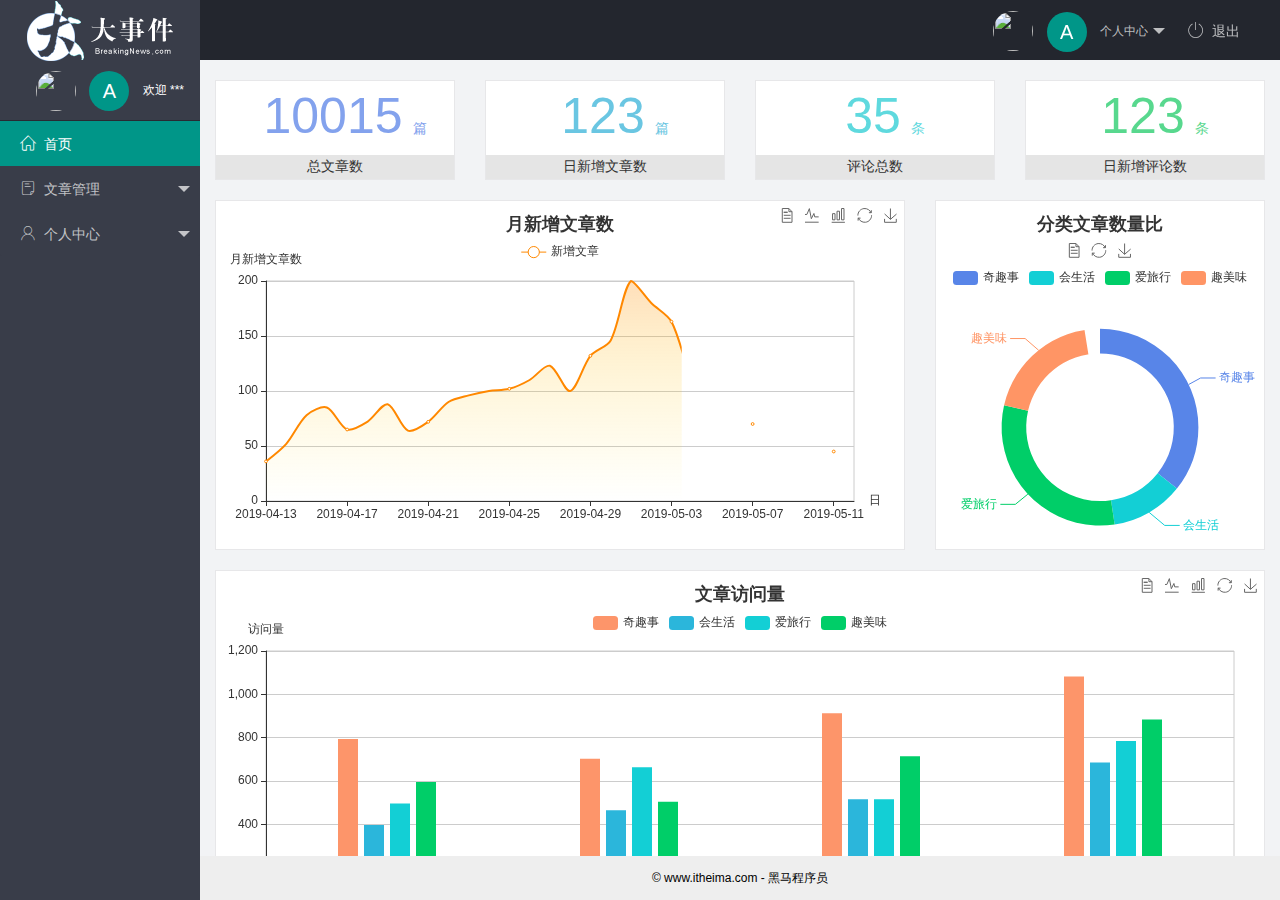
==== commit beb6af2e: "完成个人中心功能的开发" ====
--- a/index.html
+++ b/index.html
@@ -36,9 +36,9 @@
                         个人中心
                     </a>
                     <dl class="layui-nav-child">
-                        <dd><a href="">基本资料</a></dd>
-                        <dd><a href="">更换头像</a></dd>
-                        <dd><a href="">重置密码</a></dd>
+                        <dd><a href="/user/user_info.html" target="fm">基本资料</a></dd>
+                        <dd><a href="/user/user_avatar.html" target="fm">更换头像</a></dd>
+                        <dd><a href="/user/user_pwd.html" target="fm">重置密码</a></dd>
                     </dl>
                 </li>
                 <li class="layui-nav-item" lay-header-event="menuRight" lay-unselect>
@@ -76,9 +76,12 @@
                     <li class="layui-nav-item">
                         <a href="javascript:;"><span class="iconfont icon-user"></span>个人中心</a>
                         <dl class="layui-nav-child">
-                            <dd><a href="javascript:;"><i class="layui-icon layui-icon-note"></i>基本资料</a></dd>
-                            <dd><a href="javascript:;"><i class="layui-icon layui-icon-user"></i>更换头像</a></dd>
-                            <dd><a href="javascript:;"><i class="layui-icon layui-icon-set-fill"></i>重置密码</a></dd>
+                            <dd><a href="/user/user_info.html" target="fm"><i
+                                        class="layui-icon layui-icon-note"></i>基本资料</a></dd>
+                            <dd><a href="/user/user_avatar.html" target="fm"><i
+                                        class="layui-icon layui-icon-user"></i>更换头像</a></dd>
+                            <dd><a href="/user/user_pwd.html" target="fm"><i
+                                        class="layui-icon layui-icon-set-fill"></i>重置密码</a></dd>
                         </dl>
                     </li>
                 </ul>
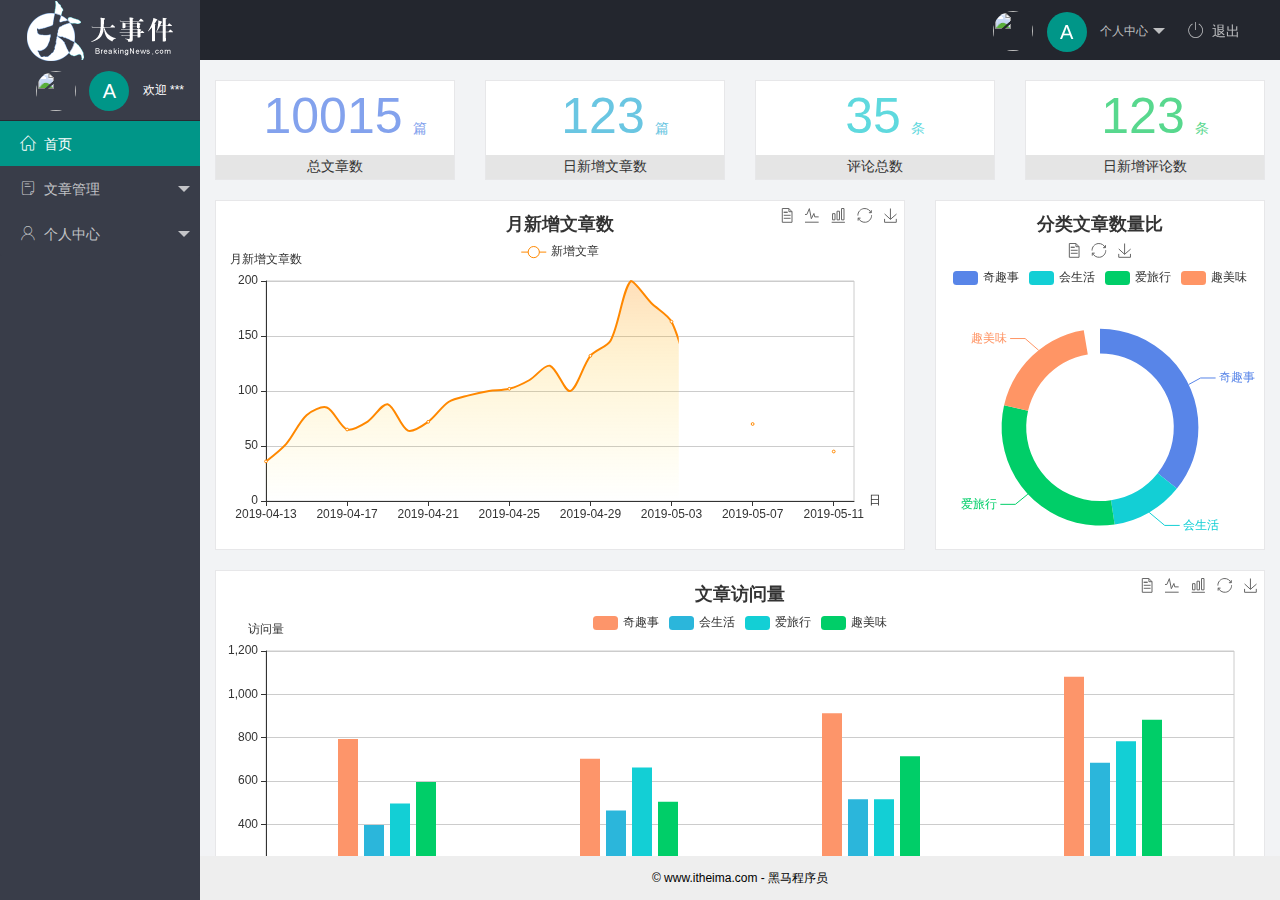
==== commit 0a257d36: "完成文章管理相关功能的开发" ====
--- a/index.html
+++ b/index.html
@@ -67,10 +67,13 @@
                         <a class="" href="javascript:;"><span class="iconfont icon-16"></span>文章管理</a>
                         <dl class="layui-nav-child">
                             <dd>
-                                <a href="javascript:;"><i class="layui-icon layui-icon-app"></i>文章类别</a>
+                                <a href="/article/art_cate.html" target="fm"><i
+                                        class="layui-icon layui-icon-app"></i>文章类别</a>
                             </dd>
-                            <dd><a href="javascript:;"><i class="layui-icon layui-icon-template-1"></i>文章列表</a></dd>
-                            <dd><a href="javascript:;"><i class="layui-icon layui-icon-file-b"></i>发布文章</a></dd>
+                            <dd><a href="/article/art_list.html" target="fm"><i
+                                        class="layui-icon layui-icon-template-1"></i>文章列表</a></dd>
+                            <dd><a href="/article/art_pub.html" target="fm"><i
+                                        class="layui-icon layui-icon-file-b"></i>发布文章</a></dd>
                         </dl>
                     </li>
                     <li class="layui-nav-item">
